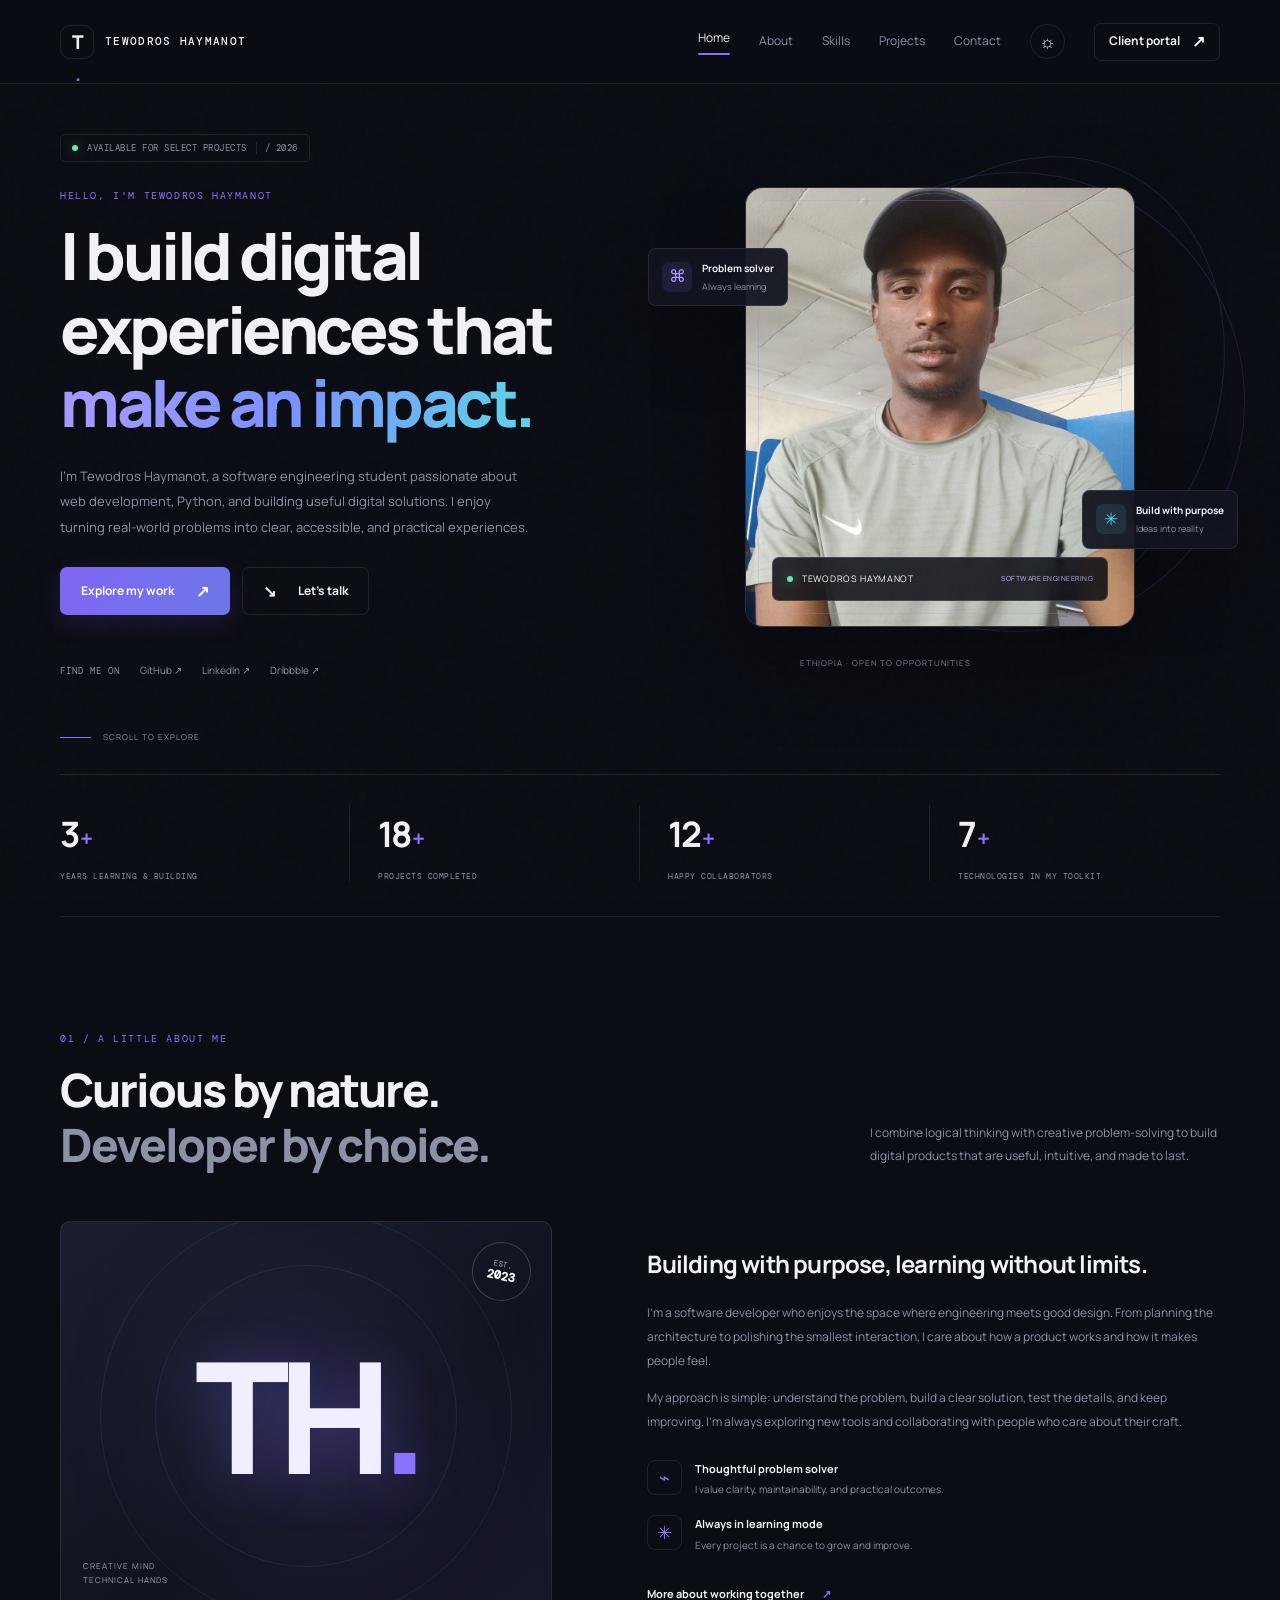
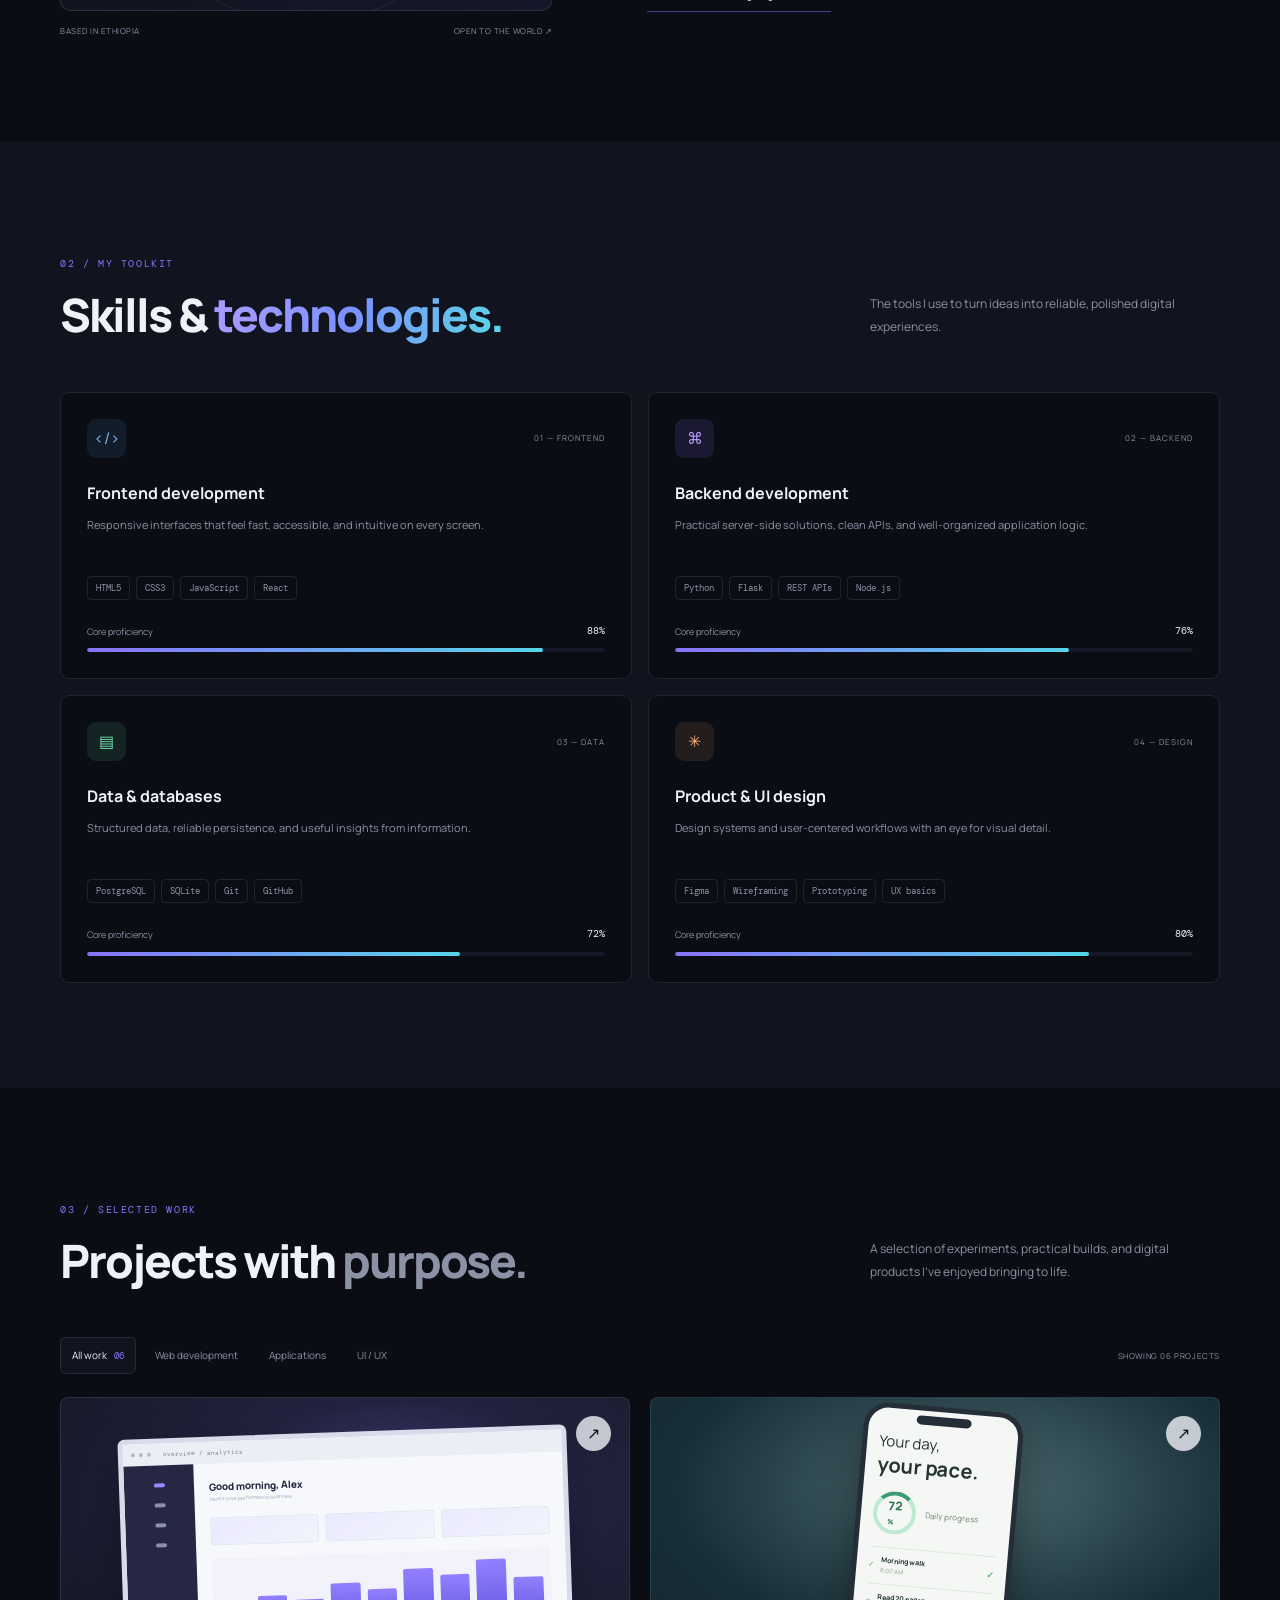
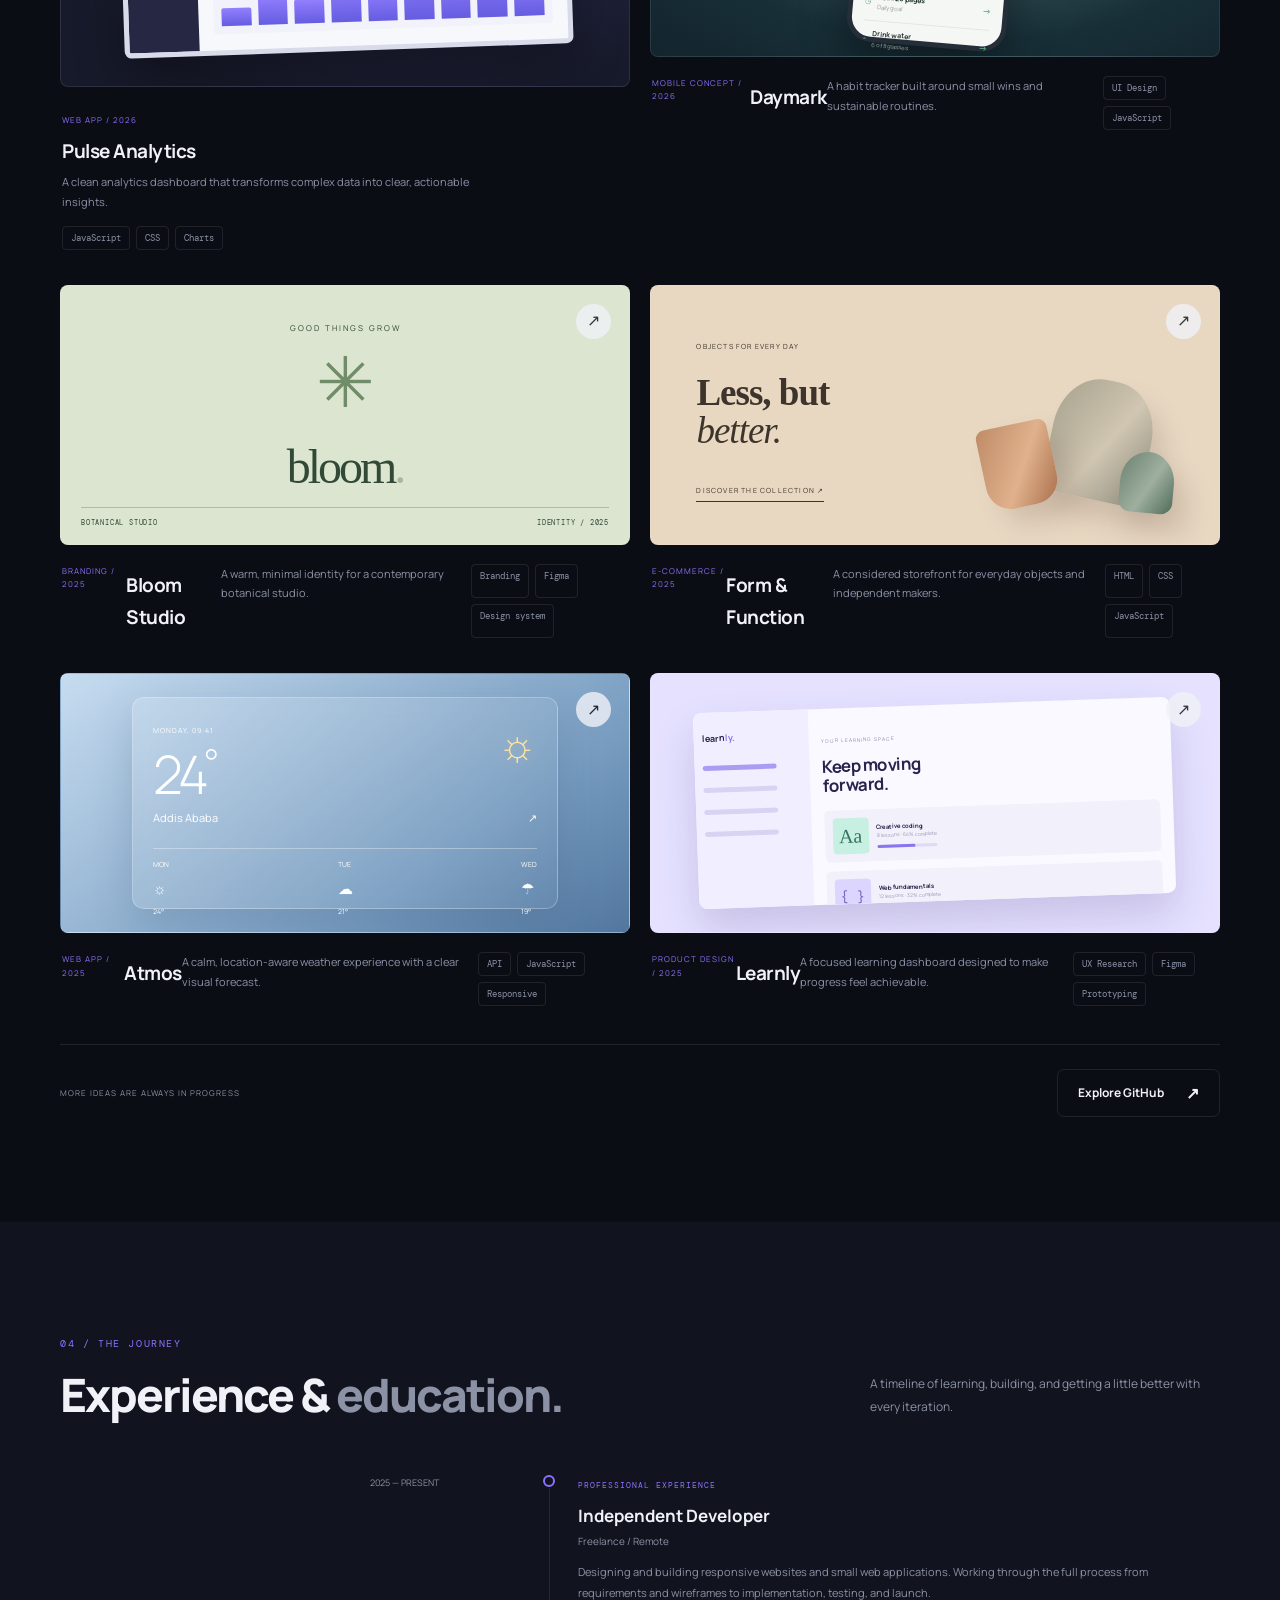
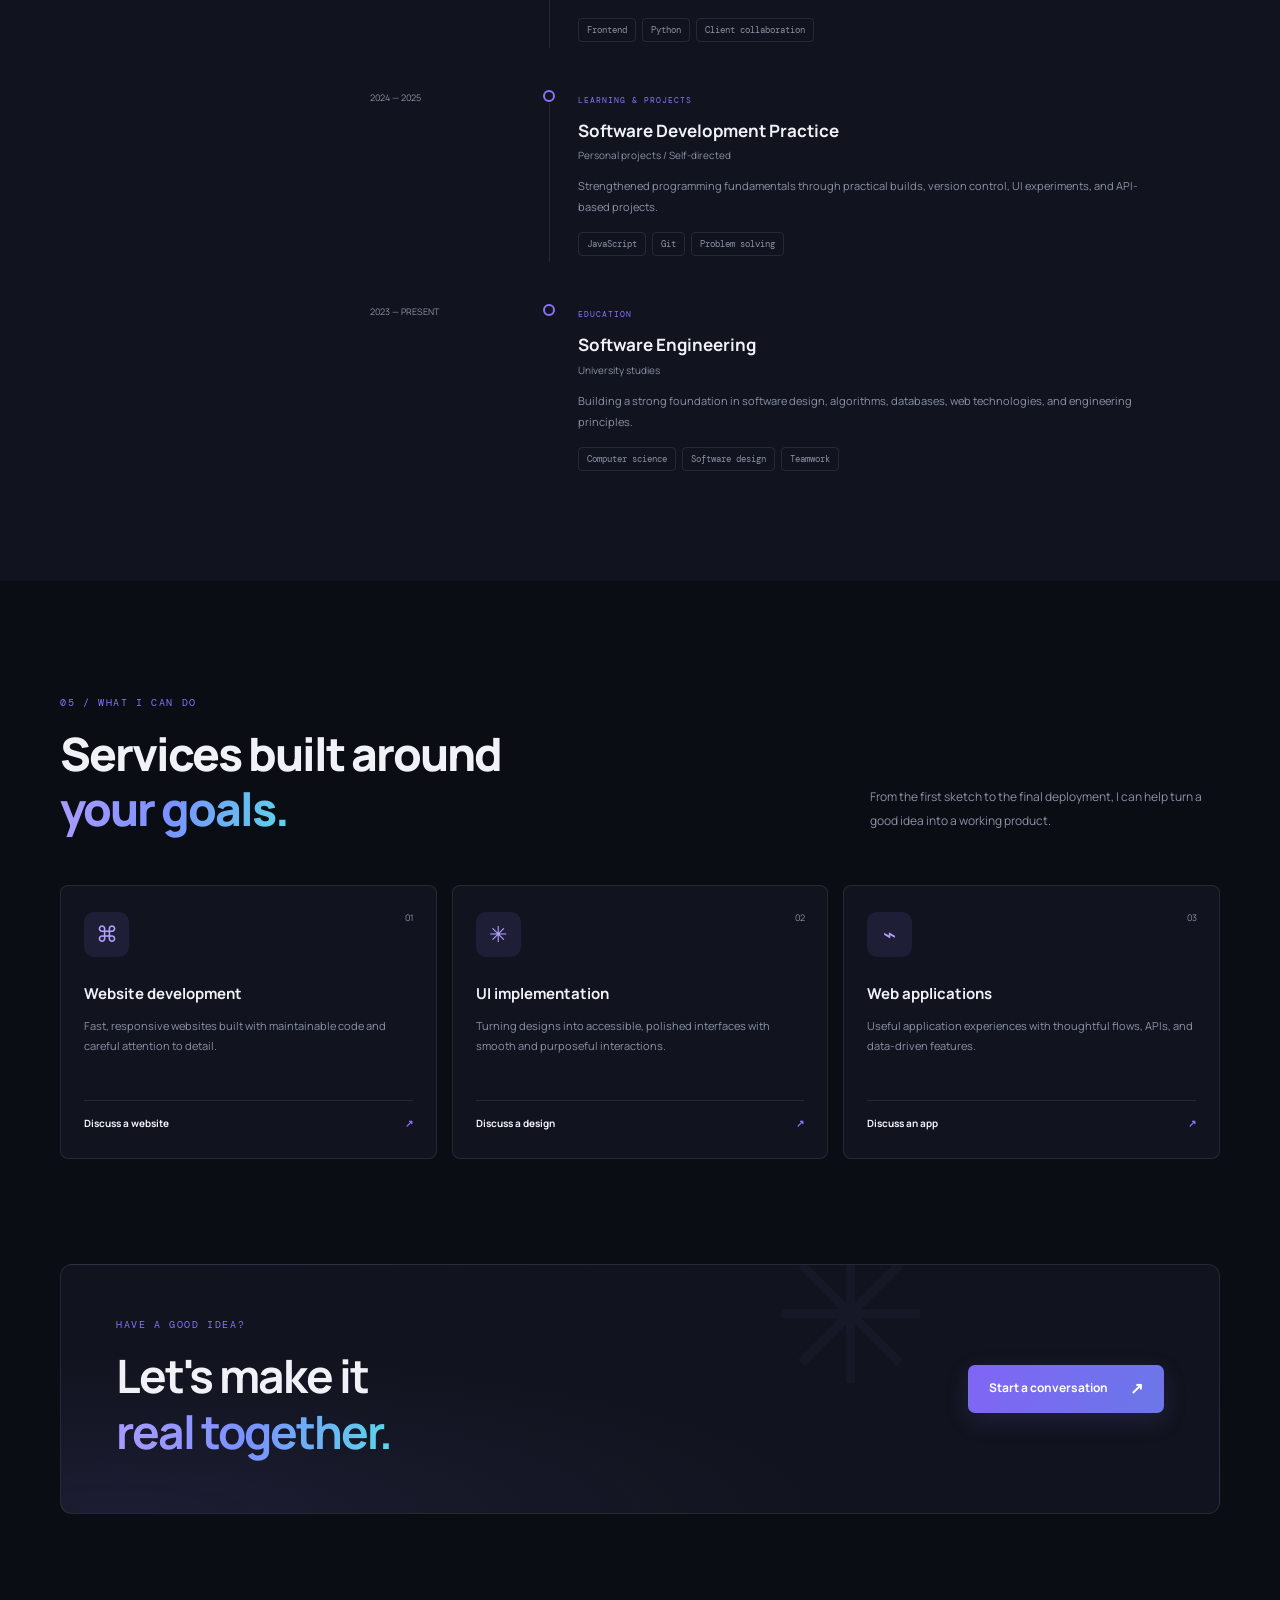
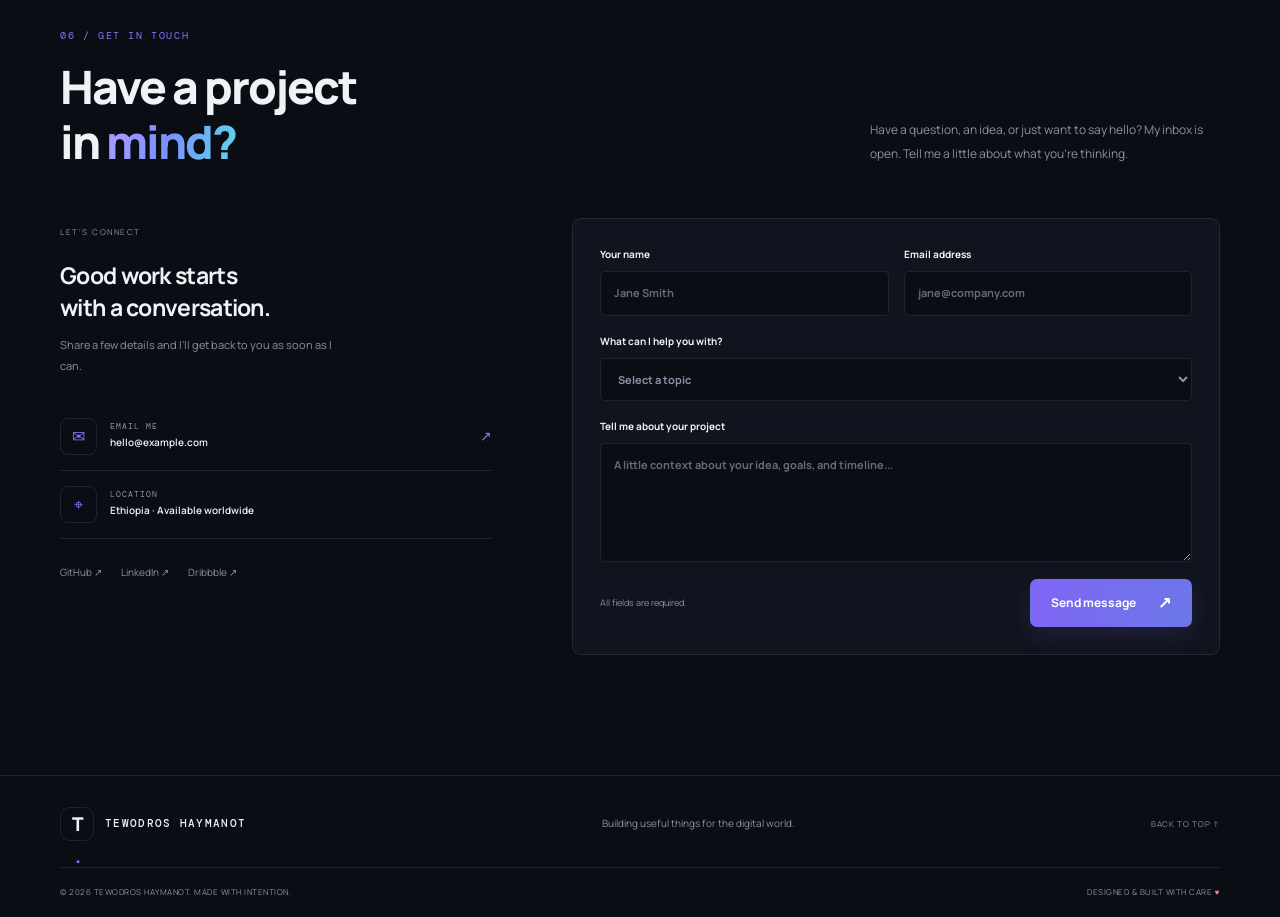
==== index.html @ e50c8653 "Fix GitHub Pages homepage location" ====
<!DOCTYPE html>
<html lang="en" data-theme="dark">
<head>
  <meta charset="UTF-8" />
  <meta name="viewport" content="width=device-width, initial-scale=1.0" />
  <meta name="description" content="Portfolio of a software developer building thoughtful digital experiences, websites, and applications." />
  <meta name="theme-color" content="#0b0d14" />
  <title>Tewodros Haymanot — Software Engineering Student</title>
  <link rel="preconnect" href="https://fonts.googleapis.com" />
  <link rel="preconnect" href="https://fonts.gstatic.com" crossorigin />
  <link href="https://fonts.googleapis.com/css2?family=DM+Mono:wght@400;500&family=Manrope:wght@400;500;600;700;800&display=swap" rel="stylesheet" />
  <link rel="stylesheet" href="styles.css" />
  <script defer src="script.js"></script>
</head>
<body>
  <div class="noise" aria-hidden="true"></div>
  <div class="scroll-progress" id="scrollProgress"></div>
  <header class="site-header" id="top">
    <a class="brand" href="#home" aria-label="Tewodros Haymanot home"><span class="brand-mark">T<span>.</span></span><span class="brand-name">TEWODROS HAYMANOT</span></a>
    <button class="menu-toggle" id="menuToggle" aria-label="Open navigation" aria-expanded="false"><span></span><span></span></button>
    <nav class="main-nav" id="mainNav" aria-label="Main navigation">
      <a class="nav-link active" href="#home">Home</a><a class="nav-link" href="#about">About</a><a class="nav-link" href="#skills">Skills</a><a class="nav-link" href="#projects">Projects</a><a class="nav-link" href="#contact">Contact</a>
      <button class="icon-button theme-toggle" id="themeToggle" aria-label="Toggle light and dark theme" title="Toggle theme"><span id="themeIcon">☼</span></button>
      <button class="button button-small button-outline" id="openAuth">Client portal <span>↗</span></button>
    </nav>
  </header>

  <main>
    <section class="hero section-wrap" id="home">
      <div class="hero-copy reveal">
        <div class="availability"><span class="status-dot"></span> AVAILABLE FOR SELECT PROJECTS <span class="mono">/ 2026</span></div>
        <p class="eyebrow">HELLO, I'M TEWODROS HAYMANOT</p>
        <h1>I build digital<br />experiences that<br /><span class="gradient-text">make an impact.</span></h1>
        <p class="hero-description">I'm Tewodros Haymanot, a software engineering student passionate about web development, Python, and building useful digital solutions. I enjoy turning real-world problems into clear, accessible, and practical experiences.</p>
        <div class="hero-actions"><a class="button button-primary" href="#projects">Explore my work <span>↗</span></a><a class="button button-ghost" href="#contact"><span class="play-icon">↘</span> Let's talk</a></div>
        <div class="hero-socials"><span class="mono">FIND ME ON</span><a href="https://github.com/" target="_blank" rel="noreferrer">GitHub ↗</a><a href="https://www.linkedin.com/" target="_blank" rel="noreferrer">LinkedIn ↗</a><a href="https://dribbble.com/" target="_blank" rel="noreferrer">Dribbble ↗</a></div>
      </div>
      <div class="hero-art hero-portrait reveal" aria-label="Portrait of Tewodros Haymanot">
        <div class="portrait-orbit portrait-orbit-one"></div><div class="portrait-orbit portrait-orbit-two"></div>
        <div class="hero-photo-frame">
          <img class="hero-photo" src="images/tewodros.jpg" alt="Portrait of Tewodros Haymanot" onerror="this.hidden=true; this.nextElementSibling.hidden=false;" />
          <div class="hero-photo-placeholder" hidden><span>TH<span>.</span></span><small>ADD YOUR PHOTO<br />images/tewodros.jpg</small></div>
          <div class="photo-label mono"><span class="status-dot"></span> TEWODROS HAYMANOT <small>SOFTWARE ENGINEERING</small></div>
        </div>
        <div class="floating-chip chip-code"><span class="chip-icon">⌘</span><div><b>Problem solver</b><small>Always learning</small></div></div>
        <div class="floating-chip chip-design"><span class="chip-icon">✳</span><div><b>Build with purpose</b><small>Ideas into reality</small></div></div>
        <div class="art-caption mono">ETHIOPIA · OPEN TO OPPORTUNITIES</div>
      </div>
      <a class="scroll-cue mono" href="#about"><span class="scroll-line"></span> SCROLL TO EXPLORE</a>
    </section>

    <section class="metrics section-wrap reveal" aria-label="Career highlights">
      <div class="metric"><strong data-count="3">0</strong><span>YEARS LEARNING & BUILDING</span></div><div class="metric"><strong data-count="18">0</strong><span>PROJECTS COMPLETED</span></div><div class="metric"><strong data-count="12">0</strong><span>HAPPY COLLABORATORS</span></div><div class="metric"><strong data-count="7">0</strong><span>TECHNOLOGIES IN MY TOOLKIT</span></div>
    </section>

    <section class="section section-wrap" id="about">
      <div class="section-heading reveal"><div><p class="eyebrow">01 / A LITTLE ABOUT ME</p><h2>Curious by nature.<br /><span class="muted">Developer by choice.</span></h2></div><p class="section-intro">I combine logical thinking with creative problem-solving to build digital products that are useful, intuitive, and made to last.</p></div>
      <div class="about-grid"><div class="about-visual reveal"><div class="portrait-frame"><div class="portrait-glow"></div><div class="portrait-initials">TH<span>.</span></div><div class="portrait-note mono">CREATIVE MIND<br />TECHNICAL HANDS</div><div class="portrait-stamp">EST.<br /><b>2023</b></div></div><div class="about-foot mono"><span>BASED IN ETHIOPIA</span><span>OPEN TO THE WORLD ↗</span></div></div>
        <div class="about-content reveal"><h3>Building with purpose, learning without limits.</h3><p>I'm a software developer who enjoys the space where engineering meets good design. From planning the architecture to polishing the smallest interaction, I care about how a product works and how it makes people feel.</p><p>My approach is simple: understand the problem, build a clear solution, test the details, and keep improving. I'm always exploring new tools and collaborating with people who care about their craft.</p><div class="about-details"><div><span class="detail-icon">⌁</span><div><b>Thoughtful problem solver</b><small>I value clarity, maintainability, and practical outcomes.</small></div></div><div><span class="detail-icon">✳</span><div><b>Always in learning mode</b><small>Every project is a chance to grow and improve.</small></div></div></div><a class="text-link" href="#contact">More about working together <span>↗</span></a></div>
      </div>
    </section>

    <section class="section skills-section" id="skills"><div class="section-wrap"><div class="section-heading reveal"><div><p class="eyebrow">02 / MY TOOLKIT</p><h2>Skills & <span class="gradient-text">technologies.</span></h2></div><p class="section-intro">The tools I use to turn ideas into reliable, polished digital experiences.</p></div>
      <div class="skills-grid"><article class="skill-card reveal"><div class="skill-card-top"><span class="skill-symbol symbol-blue">&lt;/&gt;</span><span class="mono">01 — FRONTEND</span></div><h3>Frontend development</h3><p>Responsive interfaces that feel fast, accessible, and intuitive on every screen.</p><div class="skill-tags"><span>HTML5</span><span>CSS3</span><span>JavaScript</span><span>React</span></div><div class="skill-meter"><div><span>Core proficiency</span><b>88%</b></div><span class="meter-track"><i style="--level:88%"></i></span></div></article>
      <article class="skill-card reveal"><div class="skill-card-top"><span class="skill-symbol symbol-purple">⌘</span><span class="mono">02 — BACKEND</span></div><h3>Backend development</h3><p>Practical server-side solutions, clean APIs, and well-organized application logic.</p><div class="skill-tags"><span>Python</span><span>Flask</span><span>REST APIs</span><span>Node.js</span></div><div class="skill-meter"><div><span>Core proficiency</span><b>76%</b></div><span class="meter-track"><i style="--level:76%"></i></span></div></article>
      <article class="skill-card reveal"><div class="skill-card-top"><span class="skill-symbol symbol-green">▤</span><span class="mono">03 — DATA</span></div><h3>Data & databases</h3><p>Structured data, reliable persistence, and useful insights from information.</p><div class="skill-tags"><span>PostgreSQL</span><span>SQLite</span><span>Git</span><span>GitHub</span></div><div class="skill-meter"><div><span>Core proficiency</span><b>72%</b></div><span class="meter-track"><i style="--level:72%"></i></span></div></article>
      <article class="skill-card reveal"><div class="skill-card-top"><span class="skill-symbol symbol-orange">✳</span><span class="mono">04 — DESIGN</span></div><h3>Product & UI design</h3><p>Design systems and user-centered workflows with an eye for visual detail.</p><div class="skill-tags"><span>Figma</span><span>Wireframing</span><span>Prototyping</span><span>UX basics</span></div><div class="skill-meter"><div><span>Core proficiency</span><b>80%</b></div><span class="meter-track"><i style="--level:80%"></i></span></div></article></div>
    </div></section>

    <section class="section section-wrap" id="projects"><div class="section-heading reveal"><div><p class="eyebrow">03 / SELECTED WORK</p><h2>Projects with <span class="muted">purpose.</span></h2></div><p class="section-intro">A selection of experiments, practical builds, and digital products I've enjoyed bringing to life.</p></div>
      <div class="project-toolbar reveal"><div class="filter-list" role="group" aria-label="Filter projects"><button class="filter-button active" data-filter="all">All work <span>06</span></button><button class="filter-button" data-filter="web">Web development</button><button class="filter-button" data-filter="app">Applications</button><button class="filter-button" data-filter="design">UI / UX</button></div><span class="mono project-count" id="projectCount">SHOWING 06 PROJECTS</span></div>
      <div class="projects-grid" id="projectsGrid">
        <article class="project-card project-featured reveal" data-category="web"><a class="project-art art-dashboard" href="#contact" aria-label="Discuss analytics dashboard project"><div class="mock-window"><div class="mock-bar"><span></span><span></span><span></span><b>overview / analytics</b></div><div class="mock-dashboard"><aside><i></i><i></i><i></i><i></i></aside><div class="mock-main"><div class="mock-welcome">Good morning, Alex <small>Here's your performance overview.</small></div><div class="mock-stat-row"><i></i><i></i><i></i></div><div class="mock-chart"><span style="height:30%"></span><span style="height:48%"></span><span style="height:40%"></span><span style="height:65%"></span><span style="height:52%"></span><span style="height:84%"></span><span style="height:72%"></span><span style="height:96%"></span><span style="height:65%"></span></div></div></div></div><span class="project-open">↗</span></a><div class="project-info"><div><span class="project-type mono">WEB APP / 2026</span><h3>Pulse Analytics</h3><p>A clean analytics dashboard that transforms complex data into clear, actionable insights.</p><div class="skill-tags"><span>JavaScript</span><span>CSS</span><span>Charts</span></div></div></div></article>
        <article class="project-card reveal" data-category="app"><a class="project-art art-mobile" href="#contact" aria-label="Discuss habit tracking app"><div class="phone-mock"><div class="phone-notch"></div><div class="phone-greeting">Your day,<br /><b>your pace.</b></div><div class="phone-progress"><div class="progress-ring">72<small>%</small></div><span>Daily progress</span></div><div class="phone-task"><i>✓</i><span>Morning walk<small>8:00 AM</small></span><b>✓</b></div><div class="phone-task"><i>◷</i><span>Read 20 pages<small>Daily goal</small></span><b>→</b></div><div class="phone-task"><i>⌁</i><span>Drink water<small>6 of 8 glasses</small></span><b>→</b></div></div><span class="project-open">↗</span></a><div class="project-info"><span class="project-type mono">MOBILE CONCEPT / 2026</span><h3>Daymark</h3><p>A habit tracker built around small wins and sustainable routines.</p><div class="skill-tags"><span>UI Design</span><span>JavaScript</span></div></div></article>
        <article class="project-card reveal" data-category="design"><a class="project-art art-brand" href="#contact" aria-label="Discuss branding project"><div class="brand-board"><span class="brand-board-kicker mono">GOOD THINGS GROW</span><div class="brand-flower">✳</div><div class="brand-word">bloom<span>.</span></div><div class="brand-board-bottom"><span>BOTANICAL STUDIO</span><span>IDENTITY / 2025</span></div></div><span class="project-open">↗</span></a><div class="project-info"><span class="project-type mono">BRANDING / 2025</span><h3>Bloom Studio</h3><p>A warm, minimal identity for a contemporary botanical studio.</p><div class="skill-tags"><span>Branding</span><span>Figma</span><span>Design system</span></div></div></article>
        <article class="project-card reveal" data-category="web"><a class="project-art art-commerce" href="#contact" aria-label="Discuss e-commerce project"><div class="commerce-copy"><span class="mono">OBJECTS FOR EVERY DAY</span><h4>Less, but<br /><i>better.</i></h4><span class="commerce-cta">DISCOVER THE COLLECTION ↗</span></div><div class="commerce-object object-one"></div><div class="commerce-object object-two"></div><div class="commerce-object object-three"></div><span class="project-open">↗</span></a><div class="project-info"><span class="project-type mono">E-COMMERCE / 2025</span><h3>Form & Function</h3><p>A considered storefront for everyday objects and independent makers.</p><div class="skill-tags"><span>HTML</span><span>CSS</span><span>JavaScript</span></div></div></article>
        <article class="project-card reveal" data-category="app"><a class="project-art art-weather" href="#contact" aria-label="Discuss weather application"><div class="weather-ui"><span class="mono">MONDAY, 09:41</span><div class="weather-sun">☼</div><div class="weather-temp">24<span>°</span></div><div class="weather-city">Addis Ababa <span>↗</span></div><div class="weather-forecast"><span>MON <b>☼</b>24°</span><span>TUE <b>☁</b>21°</span><span>WED <b>☂</b>19°</span></div></div><span class="project-open">↗</span></a><div class="project-info"><span class="project-type mono">WEB APP / 2025</span><h3>Atmos</h3><p>A calm, location-aware weather experience with a clear visual forecast.</p><div class="skill-tags"><span>API</span><span>JavaScript</span><span>Responsive</span></div></div></article>
        <article class="project-card reveal" data-category="design"><a class="project-art art-learning" href="#contact" aria-label="Discuss learning platform design"><div class="learning-ui"><div class="learning-sidebar"><b>learn<span>ly.</span></b><i></i><i></i><i></i><i></i></div><div class="learning-main"><span class="mono">YOUR LEARNING SPACE</span><h4>Keep moving<br />forward.</h4><div class="learning-course"><div class="course-art">Aa</div><div><b>Creative coding</b><small>8 lessons · 64% complete</small><span class="course-line"><i></i></span></div></div><div class="learning-course"><div class="course-art course-art-two">{ }</div><div><b>Web fundamentals</b><small>12 lessons · 32% complete</small><span class="course-line"><i></i></span></div></div></div></div><span class="project-open">↗</span></a><div class="project-info"><span class="project-type mono">PRODUCT DESIGN / 2025</span><h3>Learnly</h3><p>A focused learning dashboard designed to make progress feel achievable.</p><div class="skill-tags"><span>UX Research</span><span>Figma</span><span>Prototyping</span></div></div></article>
      </div><div class="projects-footer reveal"><span class="mono">MORE IDEAS ARE ALWAYS IN PROGRESS</span><a class="button button-outline" href="https://github.com/" target="_blank" rel="noreferrer">Explore GitHub <span>↗</span></a></div>
    </section>

    <section class="section experience-section"><div class="section-wrap"><div class="section-heading reveal"><div><p class="eyebrow">04 / THE JOURNEY</p><h2>Experience & <span class="muted">education.</span></h2></div><p class="section-intro">A timeline of learning, building, and getting a little better with every iteration.</p></div><div class="timeline"><article class="timeline-item reveal"><div class="timeline-date mono">2025 — PRESENT</div><div class="timeline-marker"></div><div class="timeline-body"><span class="timeline-label">PROFESSIONAL EXPERIENCE</span><h3>Independent Developer</h3><p class="timeline-company">Freelance / Remote</p><p>Designing and building responsive websites and small web applications. Working through the full process from requirements and wireframes to implementation, testing, and launch.</p><div class="skill-tags"><span>Frontend</span><span>Python</span><span>Client collaboration</span></div></div></article><article class="timeline-item reveal"><div class="timeline-date mono">2024 — 2025</div><div class="timeline-marker"></div><div class="timeline-body"><span class="timeline-label">LEARNING & PROJECTS</span><h3>Software Development Practice</h3><p class="timeline-company">Personal projects / Self-directed</p><p>Strengthened programming fundamentals through practical builds, version control, UI experiments, and API-based projects.</p><div class="skill-tags"><span>JavaScript</span><span>Git</span><span>Problem solving</span></div></div></article><article class="timeline-item reveal"><div class="timeline-date mono">2023 — PRESENT</div><div class="timeline-marker"></div><div class="timeline-body"><span class="timeline-label">EDUCATION</span><h3>Software Engineering</h3><p class="timeline-company">University studies</p><p>Building a strong foundation in software design, algorithms, databases, web technologies, and engineering principles.</p><div class="skill-tags"><span>Computer science</span><span>Software design</span><span>Teamwork</span></div></div></article></div></div></section>

    <section class="section section-wrap services-section" id="services"><div class="section-heading reveal"><div><p class="eyebrow">05 / WHAT I CAN DO</p><h2>Services built around<br /><span class="gradient-text">your goals.</span></h2></div><p class="section-intro">From the first sketch to the final deployment, I can help turn a good idea into a working product.</p></div><div class="services-grid"><article class="service-card reveal"><span class="service-number mono">01</span><div class="service-icon">⌘</div><h3>Website development</h3><p>Fast, responsive websites built with maintainable code and careful attention to detail.</p><a href="#contact" class="service-link">Discuss a website <span>↗</span></a></article><article class="service-card reveal"><span class="service-number mono">02</span><div class="service-icon">✳</div><h3>UI implementation</h3><p>Turning designs into accessible, polished interfaces with smooth and purposeful interactions.</p><a href="#contact" class="service-link">Discuss a design <span>↗</span></a></article><article class="service-card reveal"><span class="service-number mono">03</span><div class="service-icon">⌁</div><h3>Web applications</h3><p>Useful application experiences with thoughtful flows, APIs, and data-driven features.</p><a href="#contact" class="service-link">Discuss an app <span>↗</span></a></article></div></section>

    <section class="cta-band section-wrap reveal"><div class="cta-decoration">✳</div><div><p class="eyebrow">HAVE A GOOD IDEA?</p><h2>Let's make it<br /><span class="gradient-text">real together.</span></h2></div><a class="button button-primary" href="#contact">Start a conversation <span>↗</span></a></section>

    <section class="section contact-section" id="contact"><div class="section-wrap"><div class="section-heading reveal"><div><p class="eyebrow">06 / GET IN TOUCH</p><h2>Have a project<br />in <span class="gradient-text">mind?</span></h2></div><p class="section-intro">Have a question, an idea, or just want to say hello? My inbox is open. Tell me a little about what you're thinking.</p></div><div class="contact-grid"><div class="contact-info reveal"><span class="mono contact-kicker">LET'S CONNECT</span><h3>Good work starts<br />with a conversation.</h3><p>Share a few details and I'll get back to you as soon as I can.</p><a class="contact-detail" href="mailto:hello@example.com"><span class="contact-icon">✉</span><span><small>EMAIL ME</small><b>hello@example.com</b></span><span class="contact-arrow">↗</span></a><div class="contact-detail"><span class="contact-icon">⌖</span><span><small>LOCATION</small><b>Ethiopia · Available worldwide</b></span></div><div class="contact-socials"><a href="https://github.com/" target="_blank" rel="noreferrer">GitHub ↗</a><a href="https://www.linkedin.com/" target="_blank" rel="noreferrer">LinkedIn ↗</a><a href="https://dribbble.com/" target="_blank" rel="noreferrer">Dribbble ↗</a></div></div><form class="contact-form reveal" id="contactForm" novalidate><div class="form-row"><label>Your name<input type="text" name="name" placeholder="Jane Smith" required minlength="2" /></label><label>Email address<input type="email" name="email" placeholder="jane@company.com" required /></label></div><label>What can I help you with?<select name="subject" required><option value="" disabled selected>Select a topic</option><option>Website development</option><option>Web application</option><option>UI implementation</option><option>Collaboration</option><option>Something else</option></select></label><label>Tell me about your project<textarea name="message" rows="5" placeholder="A little context about your idea, goals, and timeline..." required minlength="10"></textarea></label><div class="form-bottom"><span class="form-note" id="formNote">All fields are required.</span><button class="button button-primary" type="submit">Send message <span>↗</span></button></div></form></div></div></section>
  </main>

  <footer class="site-footer"><div class="section-wrap footer-main"><a class="brand" href="#home"><span class="brand-mark">T<span>.</span></span><span class="brand-name">TEWODROS HAYMANOT</span></a><p>Building useful things for the digital world.</p><a class="back-top mono" href="#top">BACK TO TOP ↑</a></div><div class="section-wrap footer-bottom"><span class="mono">© <span id="year"></span> TEWODROS HAYMANOT. MADE WITH INTENTION.</span><span class="mono">DESIGNED & BUILT WITH CARE <span class="heart">♥</span></span></div></footer>

  <!-- Authentication demo modal -->
  <div class="modal-backdrop" id="authModal" hidden><section class="modal auth-modal" role="dialog" aria-modal="true" aria-labelledby="authTitle"><button class="modal-close" data-close-modal aria-label="Close">×</button><div class="modal-brand">T<span>.</span></div><p class="eyebrow">TEWODROS HAYMANOT / CLIENT SPACE</p><h2 id="authTitle">Welcome back.</h2><p class="modal-subtitle">Sign in to the demo client portal or create a local demo account.</p><div class="auth-tabs"><button class="auth-tab active" data-auth-tab="login">Sign in</button><button class="auth-tab" data-auth-tab="register">Create account</button></div><form id="authForm" novalidate><div class="auth-name-field" hidden><label>Full name<input name="fullName" type="text" placeholder="Your name" /></label></div><label>Email address<input name="authEmail" type="email" placeholder="you@example.com" required /></label><label>Password<input name="password" type="password" placeholder="At least 6 characters" minlength="6" required /></label><p class="auth-message" id="authMessage" role="status"></p><button class="button button-primary button-full" type="submit" id="authSubmit">Sign in <span>↗</span></button></form><p class="demo-note">Demo only: account details stay in this browser. Do not use a real password.</p></section></div>

  <!-- Admin dashboard demo -->
  <div class="modal-backdrop" id="adminModal" hidden><section class="modal admin-modal" role="dialog" aria-modal="true" aria-labelledby="adminTitle"><button class="modal-close" data-close-modal aria-label="Close">×</button><p class="eyebrow">LOCAL DEMO / ADMIN</p><h2 id="adminTitle">Portfolio dashboard</h2><p class="modal-subtitle">Manage sample project cards in this browser session.</p><div class="admin-stats"><div><small>PROJECTS</small><b id="adminProjectCount">6</b></div><div><small>STATUS</small><b>Demo mode</b></div></div><form id="projectForm" class="project-admin-form"><label>Project title<input name="title" required placeholder="New project title" /></label><label>Category<select name="category"><option value="web">Web development</option><option value="app">Application</option><option value="design">UI / UX</option></select></label><label>Short description<textarea name="description" rows="2" required placeholder="What did you build?"></textarea></label><button class="button button-primary button-full" type="submit">Add project <span>+</span></button></form><div class="admin-project-list" id="adminProjectList"></div><button class="button button-outline button-full" id="adminSignOut">Close admin session</button><p class="demo-note">This dashboard is a front-end demonstration, not secure production authentication. Changes use local browser storage.</p></section></div>
  <div class="toast" id="toast" role="status" aria-live="polite"></div>
</body>
</html>
---- styles.css ----
:root{--bg:#0b0d14;--surface:#11141e;--surface-2:#151927;--text:#f1f2f8;--muted:#8c92a6;--line:rgba(255,255,255,.09);--accent:#8a72ff;--accent-2:#56d6e8;--green:#71e0b0;--orange:#ffb17a;--shadow:0 24px 80px rgba(0,0,0,.28);--font:'Manrope',sans-serif;--mono:'DM Mono',monospace}html[data-theme="light"]{--bg:#f6f7fb;--surface:#fff;--surface-2:#edf0f8;--text:#181a27;--muted:#656b7d;--line:rgba(20,25,45,.12);--shadow:0 24px 80px rgba(30,40,80,.1)}*{box-sizing:border-box}html{scroll-behavior:smooth;scroll-padding-top:90px}body{margin:0;background:var(--bg);color:var(--text);font-family:var(--font);font-size:14px;line-height:1.7;overflow-x:hidden;transition:background .25s,color .25s}body.modal-open{overflow:hidden}a{color:inherit;text-decoration:none}button,input,textarea,select{font:inherit}button,a{-webkit-tap-highlight-color:transparent}button{cursor:pointer}.noise{position:fixed;inset:0;pointer-events:none;opacity:.025;z-index:20;background-image:url("data:image/svg+xml,%3Csvg viewBox='0 0 180 180' xmlns='http://www.w3.org/2000/svg'%3E%3Cfilter id='n'%3E%3CfeTurbulence type='fractalNoise' baseFrequency='.9' numOctaves='3' stitchTiles='stitch'/%3E%3C/filter%3E%3Crect width='100%25' height='100%25' filter='url(%23n)' opacity='.7'/%3E%3C/svg%3E")}.scroll-progress{position:fixed;z-index:100;top:0;left:0;height:2px;width:0;background:linear-gradient(90deg,var(--accent),var(--accent-2))}.section-wrap{width:min(1160px,calc(100% - 64px));margin-inline:auto}.site-header{height:84px;display:flex;align-items:center;justify-content:space-between;padding:0 max(32px,calc((100vw - 1160px)/2));border-bottom:1px solid var(--line);position:sticky;top:0;background:color-mix(in srgb,var(--bg) 88%,transparent);backdrop-filter:blur(18px);z-index:50}.brand{display:inline-flex;align-items:center;gap:11px}.brand-mark{display:grid;place-items:center;width:34px;height:34px;border:1px solid var(--line);border-radius:10px;font-size:19px;font-weight:800;letter-spacing:-2px}.brand-mark span,.modal-brand span{color:var(--accent)}.brand-name{font-family:var(--mono);font-size:11px;font-weight:500;letter-spacing:1.3px}.main-nav{display:flex;align-items:center;gap:29px}.nav-link{font-size:12px;color:var(--muted);transition:color .2s}.nav-link:hover,.nav-link.active{color:var(--text)}.nav-link.active:after{content:"";display:block;height:2px;background:var(--accent);margin-top:5px;border-radius:2px}.icon-button{width:35px;height:35px;display:grid;place-items:center;border:1px solid var(--line);border-radius:50%;background:transparent;color:var(--text);font-size:18px}.button{display:inline-flex;align-items:center;justify-content:center;gap:22px;min-height:48px;padding:0 20px;border:1px solid transparent;border-radius:7px;font-size:12px;font-weight:700;transition:transform .2s,background .2s,border-color .2s;white-space:nowrap}.button:hover{transform:translateY(-2px)}.button span{font-size:16px}.button-primary{color:#fff;background:linear-gradient(110deg,#8065f5,#6b77e8);box-shadow:0 8px 25px #7868e526}.button-primary:hover{background:linear-gradient(110deg,#927dff,#7b89ff)}.button-outline{border-color:var(--line);background:transparent;color:var(--text)}.button-outline:hover,.button-ghost:hover{border-color:var(--accent)}.button-small{min-height:38px;padding:0 14px;gap:12px}.button-ghost{border-color:var(--line);background:transparent;color:var(--text)}.menu-toggle{display:none}.hero{min-height:690px;display:grid;grid-template-columns:1fr 1fr;align-items:center;gap:40px;position:relative;padding-top:40px;padding-bottom:85px}.availability{display:inline-flex;align-items:center;gap:9px;padding:7px 11px;border:1px solid var(--line);border-radius:5px;font:9px var(--mono);letter-spacing:.5px;color:var(--muted);margin-bottom:27px}.availability .mono{padding-left:8px;border-left:1px solid var(--line)}.status-dot{height:6px;width:6px;background:var(--green);border-radius:50%;box-shadow:0 0 12px #71e0b080}.eyebrow{font:10px var(--mono);letter-spacing:1.6px;color:var(--accent);margin:0 0 17px}.hero h1{font-size:clamp(43px,5.1vw,69px);line-height:1.13;letter-spacing:-3.5px;margin:0;font-weight:800}.gradient-text{background:linear-gradient(100deg,#a49aff 8%,#7a91ff 48%,#5bd7e7 100%);-webkit-background-clip:text;background-clip:text;color:transparent}.hero-description{max-width:475px;margin:24px 0 27px;color:var(--muted);font-size:13px;line-height:1.95}.hero-actions{display:flex;gap:12px;flex-wrap:wrap}.play-icon{font-size:17px}.hero-socials{display:flex;align-items:center;gap:20px;margin-top:47px;flex-wrap:wrap}.hero-socials .mono{font:9px var(--mono);color:var(--muted);letter-spacing:1px}.hero-socials a,.contact-socials a{font-size:10px;color:var(--muted);transition:color .2s}.hero-socials a:hover,.contact-socials a:hover{color:var(--accent)}.hero-art{height:470px;position:relative;display:grid;place-items:center;isolation:isolate}.hero-art:before{content:"";position:absolute;width:340px;height:340px;background:radial-gradient(circle,#6b58f42b,transparent 70%);z-index:-2}.art-orbit{position:absolute;border:1px solid #8a72ff27;border-radius:50%;transform:rotate(-25deg)}.orbit-one{width:410px;height:250px}.orbit-two{width:360px;height:420px;transform:rotate(43deg)}.orbit-three{width:450px;height:365px;transform:rotate(72deg);border-color:#56d6e81c}.art-core{width:min(360px,82%);background:#10131e;border:1px solid #ffffff1b;border-radius:12px;box-shadow:0 35px 90px #0007;overflow:hidden;transform:rotate(-3deg);z-index:2}.core-top{height:39px;background:#191d2b;display:flex;align-items:center;gap:5px;padding:0 13px;border-bottom:1px solid #ffffff0b}.core-top>span{width:6px;height:6px;border-radius:50%;background:#f58c9d}.core-top>span:nth-child(2){background:#f5c66c}.core-top>span:nth-child(3){background:#73d7a9}.core-top small{font:9px var(--mono);color:#838ba4;margin-left:auto}.code-lines{padding:22px 15px 17px;font:10px/2.5 var(--mono);color:#c6cbe0;white-space:nowrap}.code-lines p{margin:0}.code-lines i{color:#5b637e;font-style:normal;margin-right:12px}.code-lines b{color:#b69cff;font-weight:400}.code-lines em{color:#79d9e7;font-style:normal}.code-lines strong{color:#9ce5b5;font-weight:400}.code-lines p:nth-child(3) span{color:#f2b783}.core-footer{border-top:1px solid #ffffff10;padding:11px 14px;display:flex;justify-content:space-between;font:8px var(--mono);letter-spacing:.5px;color:#8d96ae}.core-footer span:first-child{color:#70dcb1}.floating-chip{position:absolute;display:flex;align-items:center;gap:10px;padding:11px 13px;border:1px solid var(--line);border-radius:8px;background:color-mix(in srgb,var(--surface) 94%,transparent);box-shadow:var(--shadow);z-index:4;animation:float 5s ease-in-out infinite}.floating-chip b{font-size:10px;display:block}.floating-chip small{display:block;font-size:9px;color:var(--muted);margin-top:2px}.chip-icon{display:grid;place-items:center;width:30px;height:30px;border-radius:7px;background:#8974ff20;color:#ad9dff;font-size:17px}.chip-design .chip-icon{background:#56d6e81b;color:var(--accent-2)}.chip-code{top:80px;left:2px}.chip-design{right:-3px;bottom:100px;animation-delay:-2s}.chip-stack{bottom:50px;left:45px;padding:8px 10px}.stack-symbol{display:grid;place-items:center;width:27px;height:27px;background:#e8a54c;color:#27202a;font:10px var(--mono);border-radius:5px}.stack-purple{background:#8d76f6;color:white}.stack-green{background:#71d6a3;color:#15271e}.art-caption{position:absolute;bottom:5px;right:0;font-size:8px;color:var(--muted);letter-spacing:1px}.scroll-cue{position:absolute;bottom:30px;left:0;display:flex;align-items:center;gap:12px;color:var(--muted);font-size:8px;letter-spacing:1px}.scroll-line{width:31px;height:1px;background:var(--accent)}.metrics{display:grid;grid-template-columns:repeat(4,1fr);padding:30px 0 35px;border-top:1px solid var(--line);border-bottom:1px solid var(--line)}.metric{padding:0 28px;border-right:1px solid var(--line);display:flex;flex-direction:column;gap:6px}.metric:first-child{padding-left:0}.metric:last-child{border:0}.metric strong{font-size:35px;letter-spacing:-1.8px;font-weight:700}.metric strong:after{content:"+";color:var(--accent);font-size:23px;margin-left:2px}.metric span{font:8px var(--mono);letter-spacing:.5px;color:var(--muted)}.section{padding-top:115px;padding-bottom:105px}.section-heading{display:flex;align-items:flex-end;justify-content:space-between;gap:50px;margin-bottom:49px}.section-heading h2{font-size:clamp(32px,4vw,46px);line-height:1.2;letter-spacing:-2px;margin:0;font-weight:800}.muted{color:var(--muted)}.section-intro{max-width:350px;margin:0 0 4px;color:var(--muted);font-size:12px;line-height:1.95}.about-grid{display:grid;grid-template-columns:.86fr 1fr;gap:95px;align-items:center}.portrait-frame{height:390px;position:relative;overflow:hidden;border:1px solid var(--line);border-radius:10px;background:linear-gradient(145deg,#1b1e31,#11141e 58%,#17172b);display:grid;place-items:center}.portrait-frame:before,.portrait-frame:after{content:"";position:absolute;border:1px solid #a18eff20;border-radius:50%;width:300px;height:300px}.portrait-frame:after{width:410px;height:410px;border-color:#5bd7e71a}.portrait-glow{position:absolute;width:220px;height:220px;background:#8b70ff2a;filter:blur(70px);border-radius:50%}.portrait-initials{font-size:clamp(90px,13vw,155px);font-weight:800;letter-spacing:-12px;color:#f1efff;text-shadow:0 10px 55px #8a72ff50;z-index:1}.portrait-initials span{color:var(--accent)}.portrait-note{position:absolute;left:22px;bottom:22px;font-size:8px;line-height:1.8;letter-spacing:1px;color:#9ba0b7}.portrait-stamp{position:absolute;right:20px;top:20px;border:1px solid #ffffff30;border-radius:50%;width:59px;height:59px;display:grid;place-content:center;text-align:center;font:8px var(--mono);line-height:1.3;color:#a5abc0;transform:rotate(12deg)}.portrait-stamp b{color:#fff;font-size:12px}.about-foot{display:flex;justify-content:space-between;margin-top:13px;color:var(--muted);font-size:8px;letter-spacing:.5px}.about-content h3{font-size:24px;line-height:1.45;letter-spacing:-.8px;margin:0 0 19px}.about-content>p{font-size:12px;color:var(--muted);line-height:2;margin:0 0 13px}.about-details{display:grid;gap:17px;margin:26px 0}.about-details>div{display:flex;align-items:flex-start;gap:13px}.detail-icon{display:grid;place-items:center;width:35px;height:35px;flex:0 0 35px;border:1px solid var(--line);border-radius:8px;color:var(--accent);font-size:18px}.about-details b{display:block;font-size:11px;margin-bottom:3px}.about-details small{display:block;font-size:10px;color:var(--muted)}.text-link{display:inline-flex;align-items:center;gap:18px;font-size:11px;font-weight:700;border-bottom:1px solid #8a72ff7a;padding-bottom:7px;margin-top:5px}.text-link span{color:var(--accent)}.skills-section,.experience-section{background:var(--surface)}.skills-grid{display:grid;grid-template-columns:repeat(2,1fr);gap:16px}.skill-card{padding:26px;border:1px solid var(--line);border-radius:9px;background:var(--bg);transition:transform .25s,border-color .25s}.skill-card:hover,.service-card:hover{transform:translateY(-4px);border-color:#8a72ff66}.skill-card-top{display:flex;align-items:center;justify-content:space-between;margin-bottom:22px}.skill-card-top .mono{font-size:8px;letter-spacing:1px;color:var(--muted)}.skill-symbol{width:39px;height:39px;border-radius:9px;display:grid;place-items:center;font-size:16px}.symbol-blue{color:#79b9ff;background:#5b9fff19}.symbol-purple{color:#b69cff;background:#8a72ff20}.symbol-green{color:#78e0b1;background:#61d7a21b}.symbol-orange{color:#ffb17a;background:#ffb17a19}.skill-card h3{font-size:16px;margin:0 0 8px}.skill-card>p{color:var(--muted);font-size:11px;line-height:1.9;min-height:43px;margin:0 0 18px}.skill-tags{display:flex;flex-wrap:wrap;gap:6px}.skill-tags span{font:9px var(--mono);color:var(--muted);padding:5px 8px;border:1px solid var(--line);border-radius:4px}.skill-meter{margin-top:24px}.skill-meter>div{display:flex;justify-content:space-between;font-size:9px;color:var(--muted);margin-bottom:9px}.skill-meter b{color:var(--text);font:10px var(--mono)}.meter-track{display:block;height:4px;border-radius:5px;background:var(--surface-2);overflow:hidden}.meter-track i{display:block;height:100%;width:var(--level);background:linear-gradient(90deg,var(--accent),var(--accent-2));border-radius:5px;transform:scaleX(0);transform-origin:left;transition:transform 1.1s ease}.skill-card.in-view .meter-track i{transform:scaleX(1)}.project-toolbar{display:flex;align-items:center;justify-content:space-between;gap:20px;margin-bottom:23px}.filter-list{display:flex;gap:7px;flex-wrap:wrap}.filter-button{background:transparent;border:1px solid transparent;border-radius:5px;padding:9px 11px;color:var(--muted);font-size:10px;transition:.2s}.filter-button span{margin-left:5px;font:9px var(--mono);color:var(--accent)}.filter-button.active,.filter-button:hover{border-color:var(--line);background:var(--surface);color:var(--text)}.project-count{font-size:8px;color:var(--muted);letter-spacing:.6px;white-space:nowrap}.projects-grid{display:grid;grid-template-columns:repeat(2,1fr);gap:35px 20px}.project-card{min-width:0}.project-card[hidden]{display:none}.project-art{height:260px;display:block;position:relative;overflow:hidden;border:1px solid var(--line);border-radius:8px;transition:transform .25s,border-color .25s}.project-art:hover{border-color:#8a72ff70}.project-art:hover .project-open{transform:translate(0,0);opacity:1}.project-open{position:absolute;right:13px;top:13px;display:grid;place-items:center;width:35px;height:35px;border-radius:50%;background:var(--text);color:var(--bg);font-size:16px;transform:translate(-5px,5px);opacity:.8;transition:.2s;z-index:5}.project-info{padding:19px 2px 0;display:flex;justify-content:space-between}.project-type{font-size:8px;letter-spacing:1px;color:var(--accent)}.project-info h3{font-size:19px;letter-spacing:-.5px;margin:5px 0 5px}.project-info p{font-size:11px;color:var(--muted);max-width:450px;margin:0 0 14px;line-height:1.8}.project-featured .project-art{height:290px}.art-dashboard{background:radial-gradient(ellipse at 60% 35%,#46408a 0,#22233f 38%,#171a2a 78%);display:grid;place-items:center}.mock-window{width:79%;height:76%;background:#f7f8fc;border:5px solid #d8dbea;border-radius:7px;box-shadow:0 20px 50px #0005;overflow:hidden;transform:rotate(-2deg)}.mock-bar{height:22px;background:#eceef6;display:flex;align-items:center;gap:4px;padding:0 8px}.mock-bar>span{width:4px;height:4px;border-radius:50%;background:#b5b9ca}.mock-bar b{font:6px var(--mono);color:#7a8097;margin-left:8px}.mock-dashboard{display:flex;height:calc(100% - 22px)}.mock-dashboard aside{width:16%;background:#262843;display:flex;align-items:center;flex-direction:column;gap:16px;padding-top:18px}.mock-dashboard aside i{width:11px;height:4px;background:#8c8fae;border-radius:2px}.mock-dashboard aside i:first-child{background:#9a86ff}.mock-main{padding:15px;width:84%;color:#242942}.mock-welcome{font-size:10px;font-weight:800}.mock-welcome small{display:block;font-size:5px;color:#9a9fb3;font-weight:400}.mock-stat-row{display:flex;gap:7px;margin:13px 0}.mock-stat-row i{height:28px;flex:1;border-radius:3px;background:linear-gradient(140deg,#ebeaff,#f2f4fc);border:1px solid #e4e7f1}.mock-chart{height:76px;display:flex;align-items:flex-end;gap:7px;padding:8px;background:#f1f2fa;border-radius:4px}.mock-chart span{flex:1;background:linear-gradient(#9380ff,#655ce0);border-radius:2px 2px 0 0}.art-mobile{background:radial-gradient(ellipse at 55% 35%,#4e6c71,#182f38 65%,#13242c);display:grid;place-items:center}.phone-mock{width:160px;height:240px;border:5px solid #252d39;border-radius:25px;background:#f5f7f4;color:#24352f;padding:24px 12px 12px;position:relative;box-shadow:0 20px 45px #0006;transform:rotate(5deg)}.phone-notch{position:absolute;top:5px;left:50%;transform:translateX(-50%);height:9px;width:55px;border-radius:8px;background:#252d39}.phone-greeting{font-size:15px;line-height:1.3}.phone-greeting b{font-size:20px}.phone-progress{display:flex;align-items:center;gap:9px;margin:13px 0;font-size:8px;color:#718278}.progress-ring{width:43px;height:43px;border:4px solid #bce9d0;border-top-color:#3b9d76;border-radius:50%;display:grid;place-content:center;font-size:12px;font-weight:800;color:#2d765b}.progress-ring small{font-size:7px}.phone-task{display:flex;align-items:center;gap:6px;padding:7px 0;border-top:1px solid #e0e8e2;font-size:7px}.phone-task>i{font-style:normal;color:#5c9b7b}.phone-task span{flex:1;font-weight:700}.phone-task small{display:block;font-size:6px;color:#91a197;font-weight:400}.phone-task>b{font-size:9px;color:#5eae88}.art-brand{background:#dce5d0;color:#314936;display:grid;place-items:center}.brand-board{height:100%;width:100%;display:flex;flex-direction:column;align-items:center;justify-content:center;position:relative}.brand-board-kicker{font-size:8px;letter-spacing:2px}.brand-flower{font-size:70px;line-height:1.3;color:#708c68}.brand-word{font-family:Georgia,serif;font-size:48px;letter-spacing:-3px}.brand-word span{color:#a7b99b}.brand-board-bottom{position:absolute;bottom:17px;left:20px;right:20px;display:flex;justify-content:space-between;font:7px var(--mono);letter-spacing:.8px;border-top:1px solid #31493644;padding-top:10px}.art-commerce{background:#e8d8c2;color:#3d342b}.commerce-copy{position:absolute;left:8%;top:18%;z-index:2}.commerce-copy>span{font-size:7px;letter-spacing:1.2px}.commerce-copy h4{font-family:Georgia,serif;font-size:37px;line-height:1.04;letter-spacing:-1px;margin:18px 0 25px}.commerce-copy h4 i{font-weight:400}.commerce-cta{display:inline-block;border-bottom:1px solid #3d342b;padding-bottom:4px}.commerce-object{position:absolute;right:12%;bottom:17%;width:100px;height:120px;background:linear-gradient(120deg,#a7a28e,#d0c6b1 55%,#8e8c7e);border-radius:44% 44% 20% 20%;box-shadow:15px 18px 24px #6d594c35;transform:rotate(12deg)}.object-two{right:29%;bottom:14%;width:72px;height:83px;background:linear-gradient(120deg,#bf8b67,#e0b18c 55%,#a86d4b);transform:rotate(-12deg);border-radius:9px 9px 25px 25px}.object-three{right:8%;bottom:12%;width:54px;height:61px;background:linear-gradient(120deg,#6b8271,#9eaf9f 55%,#516c59);transform:rotate(5deg);border-radius:50% 50% 12px 12px}.art-weather{background:linear-gradient(145deg,#c6dcf0,#769bbf 70%,#52769e);color:#fff;display:grid;place-items:center}.weather-ui{width:75%;height:82%;padding:18px 20px;border:1px solid #ffffff45;border-radius:12px;background:linear-gradient(135deg,#ffffff25,#ffffff09);backdrop-filter:blur(10px);box-shadow:0 15px 40px #344f7233}.weather-ui>.mono{font-size:7px;letter-spacing:1px}.weather-sun{float:right;font-size:43px;color:#ffe4a2;line-height:1.3;text-shadow:0 0 20px #ffdfa366}.weather-temp{font-size:53px;font-weight:300;letter-spacing:-4px;line-height:1.3}.weather-temp span{font-size:30px;vertical-align:top}.weather-city{font-size:11px;display:flex;justify-content:space-between}.weather-forecast{display:flex;justify-content:space-between;border-top:1px solid #ffffff55;margin-top:20px;padding-top:10px;font-size:7px}.weather-forecast span{display:flex;flex-direction:column;gap:5px}.weather-forecast b{font-size:15px;font-weight:400}.art-learning{background:#e5e1ff;color:#28234c;display:flex;justify-content:center;align-items:center}.learning-ui{display:flex;width:84%;height:76%;background:#faf9ff;border-radius:8px;overflow:hidden;box-shadow:0 20px 40px #38306c2c;transform:rotate(-2deg)}.learning-sidebar{width:24%;background:#f1efff;padding:12px 8px}.learning-sidebar b{font-size:9px}.learning-sidebar b span{color:#8974ed}.learning-sidebar i{display:block;width:75%;height:5px;border-radius:3px;background:#d7d3f2;margin-top:17px}.learning-sidebar i:first-of-type{background:#a89df3}.learning-main{padding:17px 13px;flex:1}.learning-main>.mono{font-size:5px;letter-spacing:1px;color:#8d86b8}.learning-main h4{font-size:17px;line-height:1.15;margin:7px 0 15px;letter-spacing:-.5px}.learning-course{display:flex;gap:8px;align-items:center;margin-top:9px;padding:8px;background:#f1f0fb;border-radius:5px}.course-art{display:grid;place-items:center;width:36px;height:36px;background:#c8f0e2;color:#34745f;font-family:Georgia,serif;font-size:20px;border-radius:4px}.course-art-two{background:#dcd6ff;color:#6e5ac4;font:13px var(--mono)}.learning-course b{font-size:6px;display:block}.learning-course small{font-size:5px;color:#9b98b7;display:block}.course-line{display:block;height:3px;background:#dedbf4;margin-top:5px;border-radius:4px}.course-line i{display:block;height:100%;width:64%;background:#8a75ef;border-radius:4px}.learning-course:last-child .course-line i{width:32%}.projects-footer{display:flex;align-items:center;justify-content:space-between;margin-top:38px;padding-top:24px;border-top:1px solid var(--line)}.projects-footer>.mono{font-size:8px;letter-spacing:1px;color:var(--muted)}.timeline{max-width:850px;margin-left:auto}.timeline-item{display:grid;grid-template-columns:150px 22px 1fr;gap:18px;position:relative;padding-bottom:39px}.timeline-item:last-child{padding-bottom:0}.timeline-date{font-size:9px;color:var(--muted);padding-top:4px}.timeline-marker{position:relative;display:flex;justify-content:center}.timeline-marker:before{content:"";position:absolute;top:4px;width:8px;height:8px;border:2px solid var(--accent);border-radius:50%;background:var(--surface)}.timeline-marker:after{content:"";position:absolute;top:17px;bottom:-1px;width:1px;background:var(--line)}.timeline-item:last-child .timeline-marker:after{display:none}.timeline-body{padding-bottom:5px}.timeline-label{font:8px var(--mono);letter-spacing:1px;color:var(--accent)}.timeline-body h3{font-size:17px;margin:7px 0 2px}.timeline-company{font-size:10px;color:var(--muted);margin:0 0 12px}.timeline-body>p:not(.timeline-company){font-size:11px;color:var(--muted);line-height:1.9;max-width:590px;margin:0 0 14px}.services-grid{display:grid;grid-template-columns:repeat(3,1fr);gap:15px}.service-card{position:relative;border:1px solid var(--line);border-radius:8px;padding:26px 23px;background:var(--surface);transition:transform .25s,border-color .25s}.service-number{position:absolute;top:24px;right:22px;color:var(--muted);font-size:9px}.service-icon{width:45px;height:45px;display:grid;place-items:center;border-radius:10px;background:#8a72ff1c;color:#b1a2ff;font-size:22px;margin-bottom:24px}.service-card h3{font-size:15px;margin:0 0 9px}.service-card p{font-size:11px;color:var(--muted);line-height:1.9;min-height:62px;margin:0 0 22px}.service-link{font-size:10px;font-weight:700;display:flex;justify-content:space-between;padding-top:14px;border-top:1px solid var(--line)}.service-link span{color:var(--accent)}.cta-band{min-height:250px;border:1px solid var(--line);border-radius:12px;background:radial-gradient(ellipse at 5% 100%,#8a72ff18,transparent 45%),var(--surface);padding:45px 55px;display:flex;align-items:center;justify-content:space-between;position:relative;overflow:hidden}.cta-band h2{font-size:clamp(32px,4vw,46px);line-height:1.2;letter-spacing:-2px;margin:0}.cta-decoration{position:absolute;font-size:190px;line-height:1;color:#8a72ff0b;right:25%;top:-50px;pointer-events:none}.cta-band .button{z-index:1}.contact-section{padding-bottom:120px}.contact-grid{display:grid;grid-template-columns:.8fr 1.2fr;gap:80px}.contact-kicker{font-size:8px;color:var(--muted);letter-spacing:1.5px}.contact-info h3{font-size:23px;line-height:1.4;letter-spacing:-.7px;margin:17px 0 12px}.contact-info>p{font-size:11px;color:var(--muted);line-height:1.9;margin:0 0 26px;max-width:290px}.contact-detail{display:flex;align-items:center;gap:13px;padding:15px 0;border-bottom:1px solid var(--line)}.contact-icon{width:37px;height:37px;display:grid;place-items:center;border:1px solid var(--line);border-radius:8px;color:var(--accent);font-size:16px}.contact-detail>span:nth-child(2){flex:1}.contact-detail small{display:block;color:var(--muted);font:8px var(--mono);letter-spacing:1px}.contact-detail b{font-size:10px;font-weight:600;display:block;margin-top:3px}.contact-arrow{color:var(--accent)}.contact-socials{display:flex;gap:19px;margin-top:25px}.contact-form{padding:27px;border:1px solid var(--line);border-radius:9px;background:var(--surface)}.contact-form label,.auth-modal label,.project-admin-form label{display:flex;flex-direction:column;gap:8px;font-size:10px;font-weight:700;color:var(--text);margin-bottom:17px}.form-row{display:grid;grid-template-columns:1fr 1fr;gap:15px}.contact-form input,.contact-form select,.contact-form textarea,.auth-modal input,.project-admin-form input,.project-admin-form textarea,.project-admin-form select{width:100%;background:var(--bg);color:var(--text);border:1px solid var(--line);border-radius:5px;outline:none;padding:12px 13px;font-size:11px;transition:border-color .2s;resize:vertical}.contact-form input:focus,.contact-form select:focus,.contact-form textarea:focus,.auth-modal input:focus,.project-admin-form input:focus,.project-admin-form textarea:focus,.project-admin-form select:focus{border-color:var(--accent)}input::placeholder,textarea::placeholder{color:var(--muted);opacity:.7}.contact-form select{color:var(--muted)}.contact-form select option{background:var(--bg);color:var(--text)}.form-bottom{display:flex;align-items:center;justify-content:space-between;gap:15px}.form-note{font-size:9px;color:var(--muted)}.form-note.error{color:#ff8b9c}.form-note.success{color:var(--green)}.site-footer{border-top:1px solid var(--line);padding:29px 0 18px}.footer-main{display:flex;align-items:center;justify-content:space-between;padding-bottom:25px}.footer-main>p{font-size:10px;color:var(--muted)}.back-top{font-size:8px;color:var(--muted);letter-spacing:.7px}.back-top:hover{color:var(--accent)}.footer-bottom{display:flex;justify-content:space-between;gap:20px;padding-top:17px;border-top:1px solid var(--line);font-size:8px;letter-spacing:.5px;color:var(--muted)}.heart{color:#f48a9c}.reveal{opacity:0;transform:translateY(22px);transition:opacity .65s ease,transform .65s ease}.reveal.in-view{opacity:1;transform:translateY(0)}.modal-backdrop{position:fixed;inset:0;z-index:100;display:grid;place-items:center;padding:20px;background:#05060bc9;backdrop-filter:blur(10px);overflow-y:auto}.modal-backdrop[hidden]{display:none}.modal{position:relative;width:min(440px,100%);max-height:calc(100vh - 40px);overflow-y:auto;background:var(--surface);border:1px solid var(--line);border-radius:12px;padding:35px;box-shadow:var(--shadow);animation:modalIn .25s ease}.modal-close{position:absolute;top:15px;right:17px;width:31px;height:31px;border:1px solid var(--line);border-radius:50%;background:transparent;color:var(--text);font-size:20px;line-height:1}.modal-brand{font-size:25px;font-weight:800;margin-bottom:20px}.modal h2{font-size:25px;letter-spacing:-1px;margin:0 0 8px}.modal-subtitle{font-size:11px;line-height:1.8;color:var(--muted);margin:0 0 22px}.auth-tabs{display:grid;grid-template-columns:1fr 1fr;border-bottom:1px solid var(--line);margin-bottom:21px}.auth-tab{background:transparent;border:0;border-bottom:2px solid transparent;padding:12px;color:var(--muted);font-size:11px}.auth-tab.active{color:var(--text);border-bottom-color:var(--accent)}.auth-message{font-size:10px;color:#ff8b9c;min-height:14px;margin:0 0 10px}.auth-message.success{color:var(--green)}.button-full{width:100%}.demo-note{font-size:9px;line-height:1.8;color:var(--muted);margin:17px 0 0}.admin-modal{width:min(570px,100%)}.admin-stats{display:grid;grid-template-columns:1fr 1fr;gap:10px;margin:20px 0}.admin-stats>div{padding:15px;border:1px solid var(--line);border-radius:7px}.admin-stats small{display:block;font:8px var(--mono);color:var(--muted);letter-spacing:1px}.admin-stats b{display:block;margin-top:4px;font-size:17px}.project-admin-form{padding-bottom:20px;border-bottom:1px solid var(--line)}.admin-project-list{display:grid;gap:8px;margin:18px 0}.admin-project-row{display:flex;align-items:center;justify-content:space-between;gap:12px;padding:11px 12px;border:1px solid var(--line);border-radius:6px}.admin-project-row b{display:block;font-size:10px}.admin-project-row small{font-size:9px;color:var(--muted)}.delete-project{border:1px solid var(--line);border-radius:5px;padding:5px 8px;background:transparent;color:#ff8b9c;font-size:9px}.toast{position:fixed;z-index:150;right:24px;bottom:24px;max-width:min(390px,calc(100% - 48px));padding:13px 18px;background:var(--surface-2);border:1px solid var(--line);border-radius:8px;box-shadow:var(--shadow);font-size:11px;opacity:0;transform:translateY(12px);pointer-events:none;transition:.25s}.toast.show{opacity:1;transform:translateY(0)}@keyframes float{0%,100%{transform:translateY(0)}50%{transform:translateY(-9px)}}@keyframes modalIn{from{opacity:0;transform:translateY(12px) scale(.98)}to{opacity:1;transform:translateY(0) scale(1)}}@media(min-width:1300px){.hero{min-height:730px}}@media(max-width:1000px){.main-nav{gap:17px}.section-wrap{width:min(100% - 48px,900px)}.site-header{padding-inline:24px}.hero{gap:15px}.hero h1{font-size:clamp(42px,5.5vw,59px)}.hero-art{transform:scale(.9)}.about-grid{gap:50px}.contact-grid{gap:45px}.metric{padding-inline:17px}.metric strong{font-size:30px}.metric span{font-size:7px}}@media(max-width:760px){html{scroll-padding-top:75px}.section-wrap{width:calc(100% - 38px)}.site-header{height:70px;padding:0 19px}.menu-toggle{display:flex;width:37px;height:37px;border:1px solid var(--line);border-radius:7px;background:transparent;flex-direction:column;align-items:center;justify-content:center;gap:5px}.menu-toggle span{width:15px;height:1px;background:var(--text);transition:.2s}.menu-toggle[aria-expanded="true"] span:first-child{transform:translateY(3px) rotate(45deg)}.menu-toggle[aria-expanded="true"] span:last-child{transform:translateY(-3px) rotate(-45deg)}.main-nav{position:absolute;left:0;right:0;top:69px;padding:20px 20px 25px;display:none;flex-direction:column;align-items:stretch;gap:5px;background:var(--bg);border-bottom:1px solid var(--line)}.main-nav.open{display:flex}.main-nav .nav-link{padding:10px 4px}.nav-link.active:after{display:none}.theme-toggle{position:absolute;right:78px;top:-51px}.main-nav .button{margin-top:8px}.hero{grid-template-columns:1fr;min-height:0;padding-top:68px;padding-bottom:82px;gap:15px}.hero-copy{position:relative;z-index:2}.hero h1{font-size:clamp(43px,10vw,67px);letter-spacing:-2.6px}.hero-description{max-width:500px}.hero-socials{margin-top:33px;gap:15px}.hero-art{height:390px;transform:none;margin:0 auto;width:min(100%,500px)}.art-core{width:min(340px,78%)}.orbit-one{width:340px;height:225px}.orbit-two{width:300px;height:355px}.orbit-three{width:360px;height:320px}.chip-code{left:0;top:48px}.chip-design{right:0;bottom:77px}.chip-stack{left:15px;bottom:30px}.scroll-cue{bottom:23px}.metrics{grid-template-columns:1fr 1fr;row-gap:24px;padding:25px 0}.metric{padding:0 15px;border-right:0}.metric:nth-child(odd){border-right:1px solid var(--line);padding-left:0}.metric strong{font-size:30px}.metric span{font-size:8px}.section{padding-top:80px;padding-bottom:75px}.section-heading{display:block;margin-bottom:32px}.section-heading h2{font-size:clamp(32px,8vw,43px)}.section-intro{margin-top:17px;max-width:500px}.about-grid{grid-template-columns:1fr;gap:33px}.portrait-frame{height:330px}.portrait-initials{font-size:130px}.about-content h3{font-size:22px}.skills-grid{gap:11px}.skill-card{padding:19px}.skill-card>p{min-height:unset}.skill-tags span{font-size:8px}.project-toolbar{align-items:flex-start;flex-direction:column}.filter-list{gap:3px}.filter-button{padding:8px}.project-count{align-self:flex-end}.projects-grid{gap:28px 13px}.project-art,.project-featured .project-art{height:220px}.project-info h3{font-size:16px}.project-info p{font-size:10px}.mock-window{width:86%;height:72%}.phone-mock{transform:scale(.9) rotate(5deg)}.brand-word{font-size:42px}.commerce-copy h4{font-size:30px}.commerce-object{right:6%;transform:scale(.85) rotate(12deg)}.object-two{right:24%;transform:scale(.85) rotate(-12deg)}.object-three{right:3%;transform:scale(.8)}.weather-ui{width:82%;padding:15px}.learning-ui{width:90%}.timeline-item{grid-template-columns:105px 16px 1fr;gap:12px}.timeline-date{font-size:8px}.timeline-body h3{font-size:15px}.timeline-body>p:not(.timeline-company){font-size:10px}.services-grid{grid-template-columns:1fr;gap:12px}.service-card{padding:23px}.service-card p{min-height:0}.cta-band{padding:35px 25px;min-height:235px;align-items:flex-start;flex-direction:column;gap:24px}.cta-band h2{font-size:38px}.cta-decoration{font-size:130px;right:0;top:-25px}.contact-grid{grid-template-columns:1fr;gap:35px}.contact-form{padding:20px}.footer-main{flex-wrap:wrap;gap:10px}.footer-main>p{order:3;width:100%;margin:5px 0 0}.footer-bottom{flex-direction:column;gap:8px;font-size:7px}.modal{padding:27px 22px}.admin-modal{padding:27px 20px}}@media(max-width:430px){.hero h1{font-size:42px}.availability{font-size:8px;gap:6px}.hero-art{height:335px}.art-core{width:79%}.code-lines{font-size:8px;padding:16px 10px}.floating-chip{padding:8px}.floating-chip b{font-size:9px}.floating-chip small{font-size:8px}.chip-code{top:28px}.chip-design{bottom:65px}.art-caption{font-size:7px}.metric strong{font-size:27px}.metric span{font-size:7px}.skills-grid{grid-template-columns:1fr}.skill-card{padding:22px}.project-art,.project-featured .project-art{height:185px}.projects-grid{grid-template-columns:1fr;gap:27px}.project-info h3{font-size:18px}.project-info p{font-size:11px}.mock-window{width:77%;height:76%}.phone-mock{transform:scale(.78) rotate(5deg)}.brand-word{font-size:48px}.commerce-copy h4{font-size:35px}.weather-ui{width:72%;height:85%}.learning-ui{width:82%}.timeline-item{grid-template-columns:1fr 15px;gap:12px}.timeline-date{grid-column:1/-1;padding:0}.timeline-marker{grid-column:2;grid-row:2 / span 2}.timeline-body{grid-column:1;grid-row:2}.form-row{grid-template-columns:1fr;gap:0}.form-bottom{align-items:flex-start;flex-direction:column}.form-bottom .button{width:100%}.projects-footer{align-items:flex-start;flex-direction:column;gap:15px}.project-count{align-self:flex-start}}@media(prefers-reduced-motion:reduce){*,*::before,*::after{scroll-behavior:auto!important;animation-duration:.01ms!important;animation-iteration-count:1!important;transition-duration:.01ms!important}.reveal{opacity:1;transform:none}}


/* Tewodros Haymanot hero portrait */
.hero-portrait{transform:none;overflow:visible;isolation:isolate}
.hero-photo-frame{position:relative;width:min(100%,390px);height:440px;border:1px solid var(--line);border-radius:18px;overflow:hidden;background:linear-gradient(145deg,#20233a,#11141e 58%,#211735);box-shadow:0 28px 90px #0004;z-index:1}
.hero-photo-frame:before{content:"";position:absolute;inset:12px;border:1px solid #a18eff42;border-radius:11px;z-index:2;pointer-events:none}
.hero-photo{display:block;width:100%;height:100%;object-fit:cover;object-position:center 30%;}
.hero-photo-placeholder{position:absolute;inset:0;display:flex;flex-direction:column;align-items:center;justify-content:center;gap:15px;background:radial-gradient(circle at 50% 38%,#8b5cf633,transparent 43%)}
.hero-photo-placeholder[hidden]{display:none}
.hero-photo-placeholder>span{font-size:112px;line-height:1;font-weight:800;letter-spacing:-10px;color:var(--text)}
.hero-photo-placeholder>span span{color:var(--accent)}
.hero-photo-placeholder small{font:9px/1.8 var(--mono);letter-spacing:1.5px;text-align:center;color:var(--muted)}
.photo-label{position:absolute;left:26px;right:26px;bottom:25px;z-index:3;display:flex;align-items:center;gap:9px;padding:13px 14px;background:#0b0d14d9;border:1px solid #ffffff24;border-radius:7px;color:#fff;font-size:9px;letter-spacing:.7px;backdrop-filter:blur(12px)}
.photo-label small{margin-left:auto;color:#c4b5fd;font-size:7px;letter-spacing:.5px}
.portrait-orbit{position:absolute;border:1px solid #8b5cf633;border-radius:50%;pointer-events:none;z-index:-1}
.portrait-orbit-one{width:460px;height:460px;right:-25px;top:0;transform:rotate(-25deg)}
.portrait-orbit-two{width:390px;height:490px;right:5px;top:-24px;transform:rotate(25deg);border-color:#5bd7e622}
.hero-portrait .chip-code{left:-12px;top:76px}
.hero-portrait .chip-design{right:-18px;bottom:93px}
.hero-portrait .art-caption{bottom:-28px;left:50%;transform:translateX(-50%);white-space:nowrap}
.brand-mark{flex-shrink:0}
.brand-name{white-space:nowrap}
@media(max-width:1000px){.hero-photo-frame{width:min(100%,350px);height:410px}.hero-portrait .chip-design{right:-5px}.hero-portrait .chip-code{left:-4px}}
@media(max-width:760px){.hero-portrait{height:440px;width:min(100%,460px);margin:15px auto 20px}.hero-photo-frame{width:min(82%,340px);height:390px;margin:0 auto}.portrait-orbit-one{right:calc(50% - 230px);top:-4px}.portrait-orbit-two{right:calc(50% - 200px);top:-20px}.hero-portrait .chip-code{left:0;top:58px}.hero-portrait .chip-design{right:0;bottom:75px}.hero-portrait .art-caption{bottom:0}}
@media(max-width:430px){.hero-portrait{height:380px}.hero-photo-frame{height:330px;width:80%}.hero-photo-placeholder>span{font-size:88px}.photo-label{left:20px;right:20px;bottom:20px;font-size:8px}.photo-label small{font-size:6px}.hero-portrait .floating-chip{max-width:165px}.hero-portrait .chip-code{left:-2px;top:35px}.hero-portrait .chip-design{right:-2px;bottom:63px}.hero-portrait .art-caption{font-size:6px}}
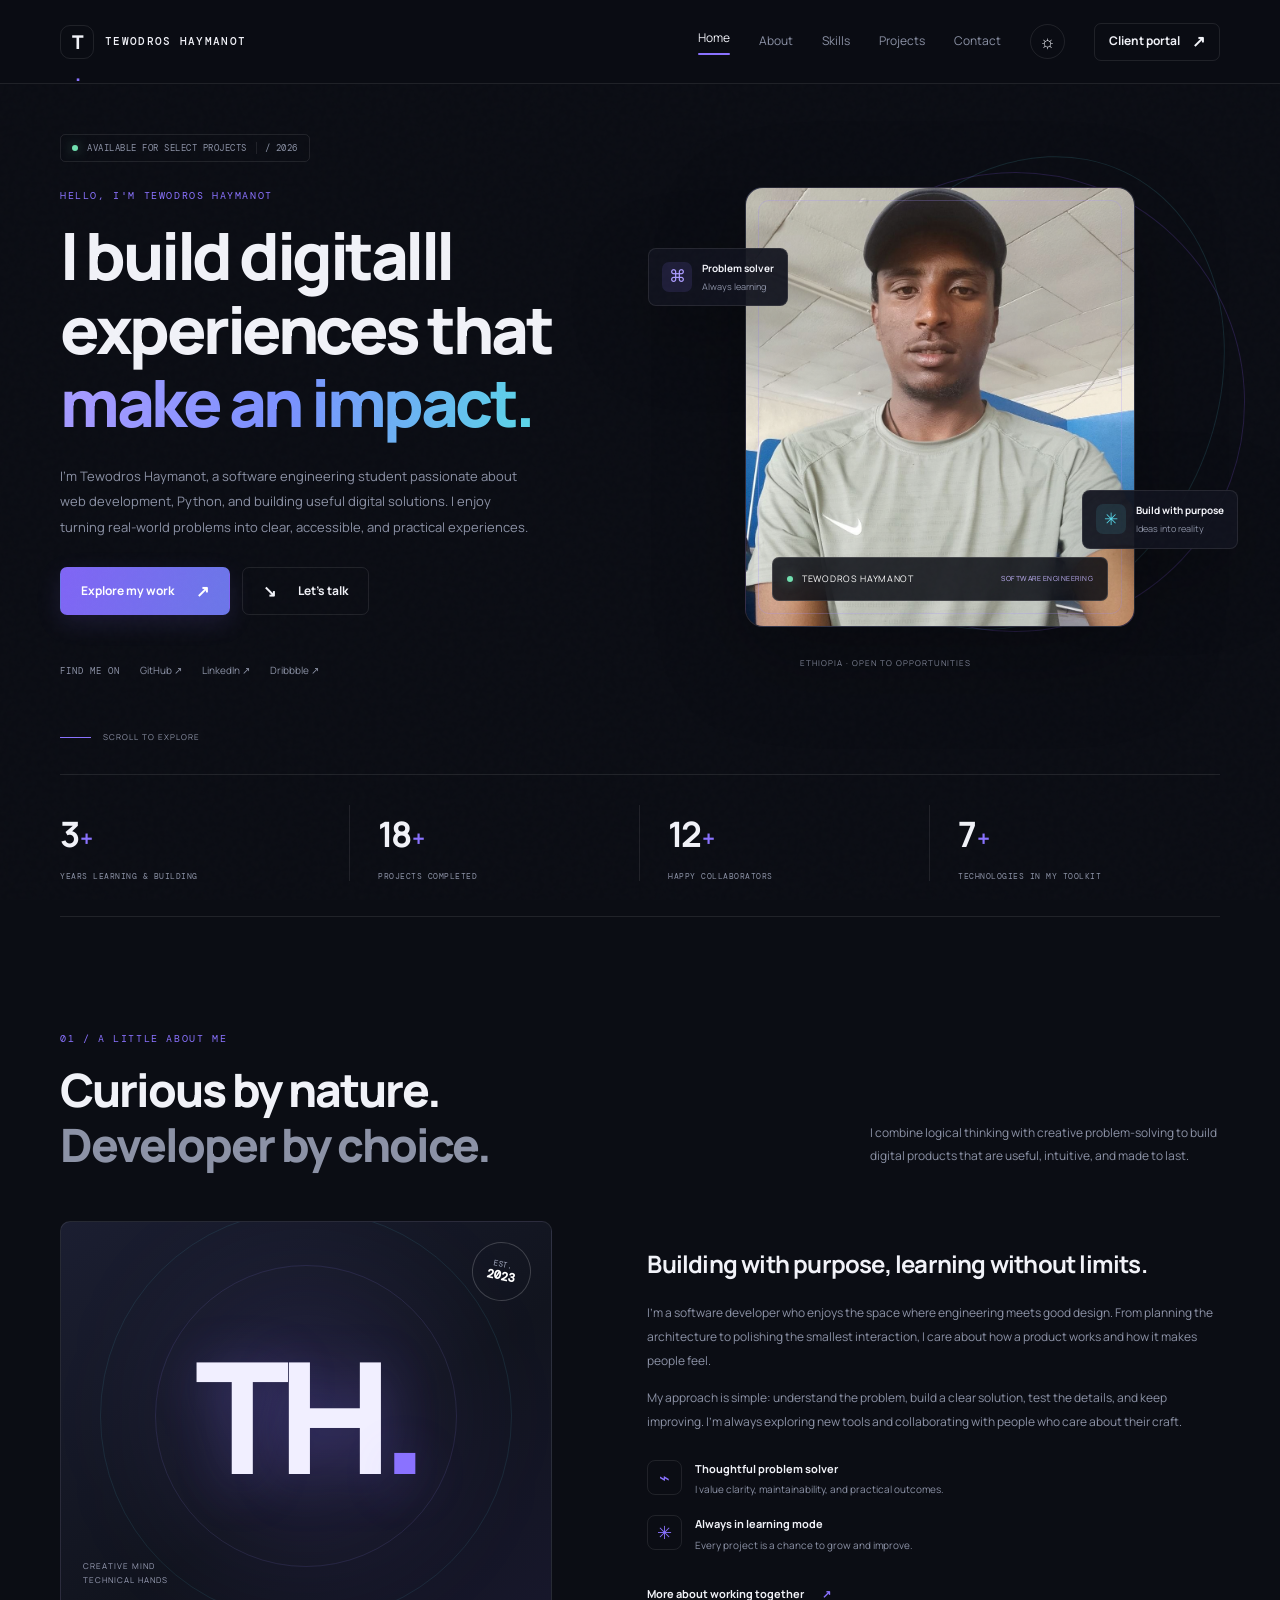
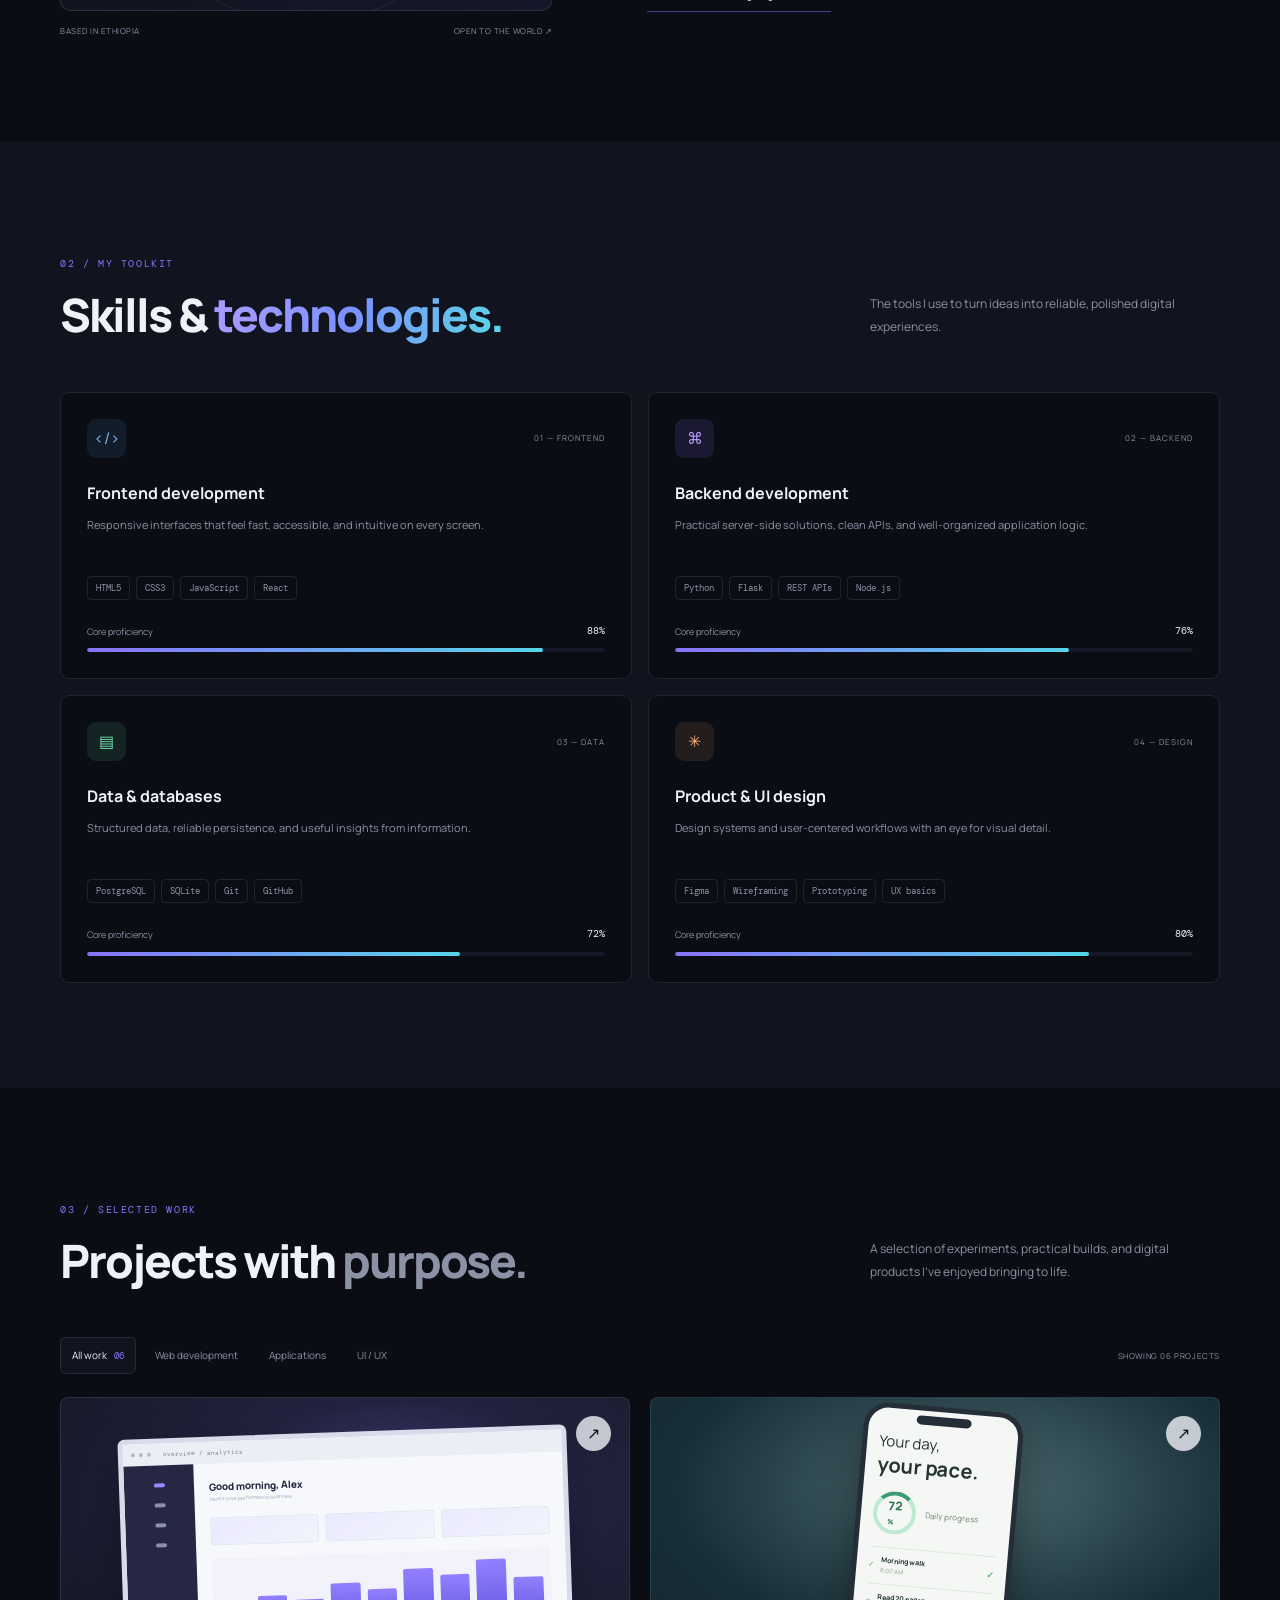
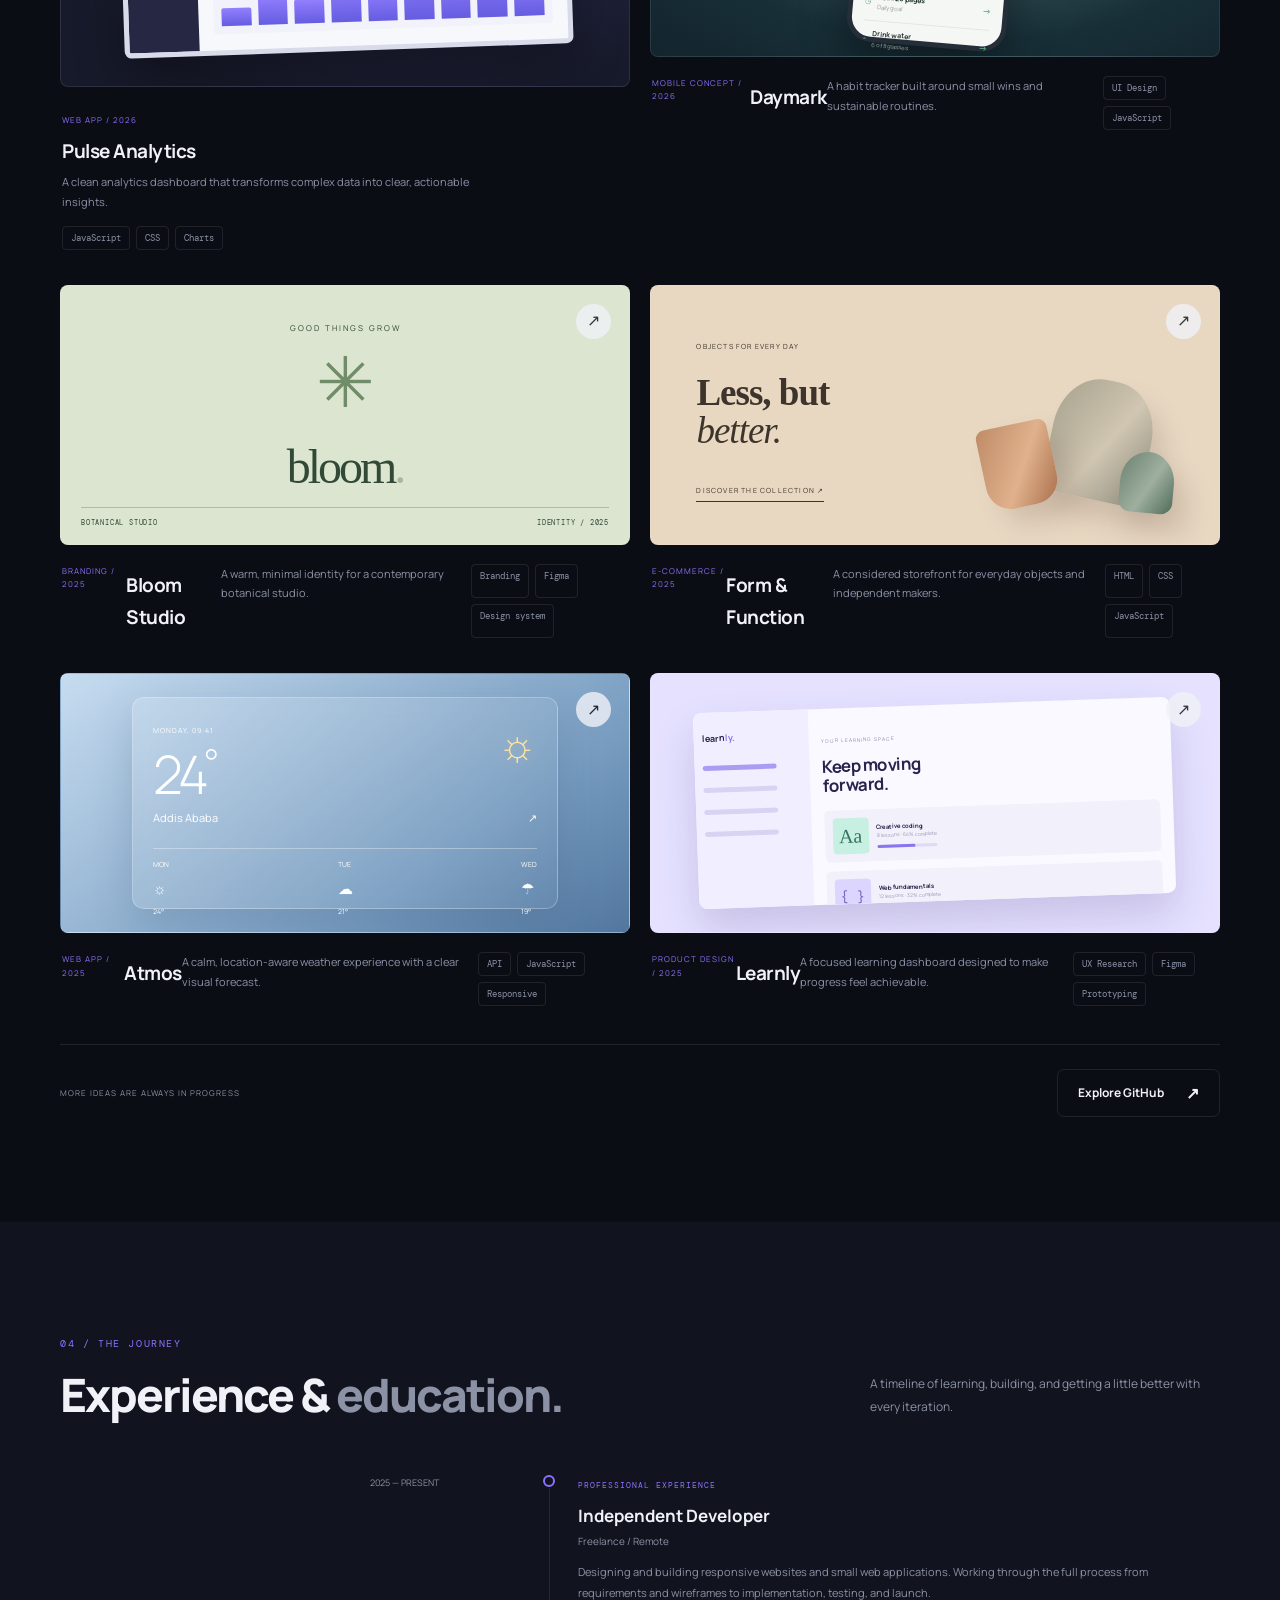
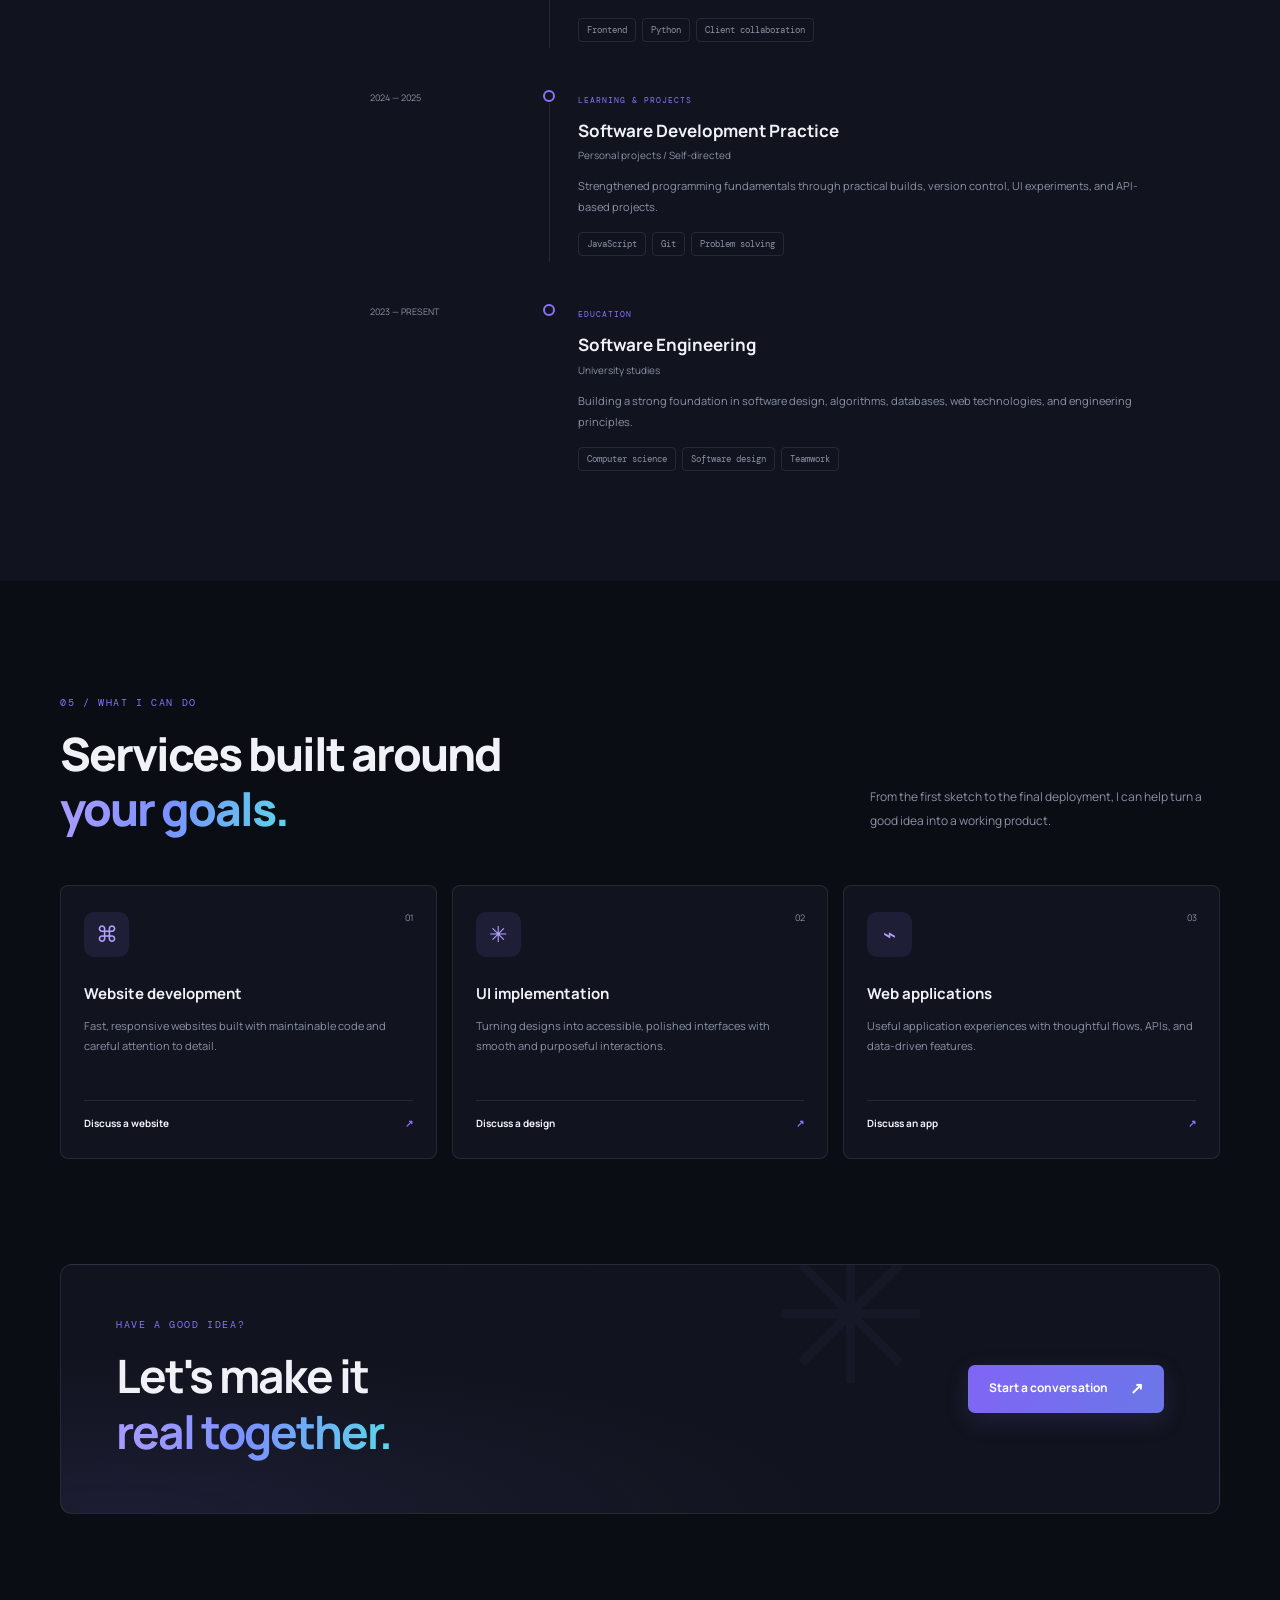
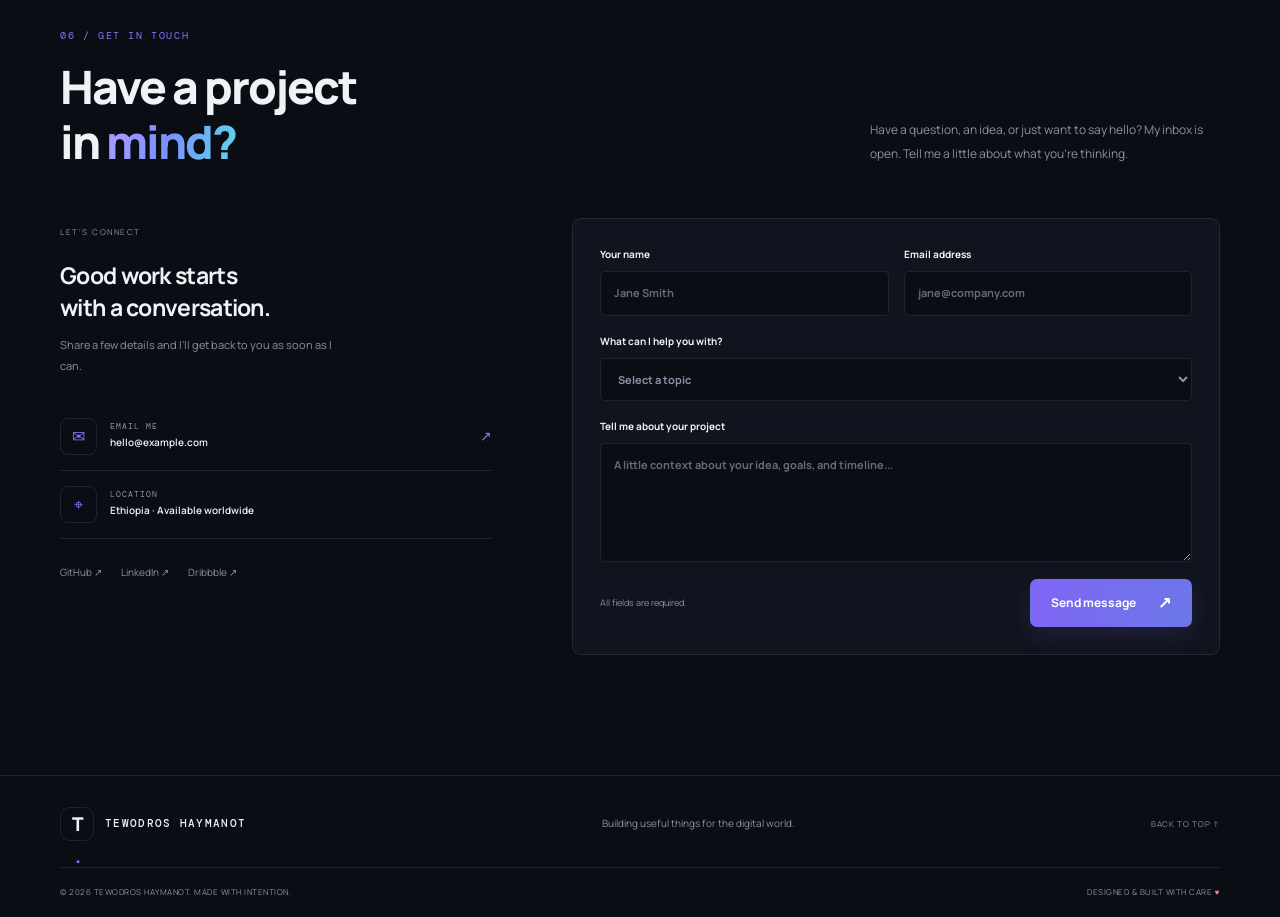
==== commit 3f8e323f: "Test change on branch" ====
--- a/index.html
+++ b/index.html
@@ -3,9 +3,9 @@
 <head>
   <meta charset="UTF-8" />
   <meta name="viewport" content="width=device-width, initial-scale=1.0" />
-  <meta name="description" content="Portfolio of a software developer building thoughtful digital experiences, websites, and applications." />
+  <meta name="description" content="Portfolio of a software developer building thoughtful digital world, websites, and applications." />
   <meta name="theme-color" content="#0b0d14" />
-  <title>Tewodros Haymanot — Software Engineering Student</title>
+  <title>Tewodros Hayymanot — Software Engineering Student</title>
   <link rel="preconnect" href="https://fonts.googleapis.com" />
   <link rel="preconnect" href="https://fonts.gstatic.com" crossorigin />
   <link href="https://fonts.googleapis.com/css2?family=DM+Mono:wght@400;500&family=Manrope:wght@400;500;600;700;800&display=swap" rel="stylesheet" />
@@ -30,7 +30,7 @@
       <div class="hero-copy reveal">
         <div class="availability"><span class="status-dot"></span> AVAILABLE FOR SELECT PROJECTS <span class="mono">/ 2026</span></div>
         <p class="eyebrow">HELLO, I'M TEWODROS HAYMANOT</p>
-        <h1>I build digital<br />experiences that<br /><span class="gradient-text">make an impact.</span></h1>
+        <h1>I build digitalll<br />experiences that<br /><span class="gradient-text">make an impact.</span></h1>
         <p class="hero-description">I'm Tewodros Haymanot, a software engineering student passionate about web development, Python, and building useful digital solutions. I enjoy turning real-world problems into clear, accessible, and practical experiences.</p>
         <div class="hero-actions"><a class="button button-primary" href="#projects">Explore my work <span>↗</span></a><a class="button button-ghost" href="#contact"><span class="play-icon">↘</span> Let's talk</a></div>
         <div class="hero-socials"><span class="mono">FIND ME ON</span><a href="https://github.com/" target="_blank" rel="noreferrer">GitHub ↗</a><a href="https://www.linkedin.com/" target="_blank" rel="noreferrer">LinkedIn ↗</a><a href="https://dribbble.com/" target="_blank" rel="noreferrer">Dribbble ↗</a></div>
